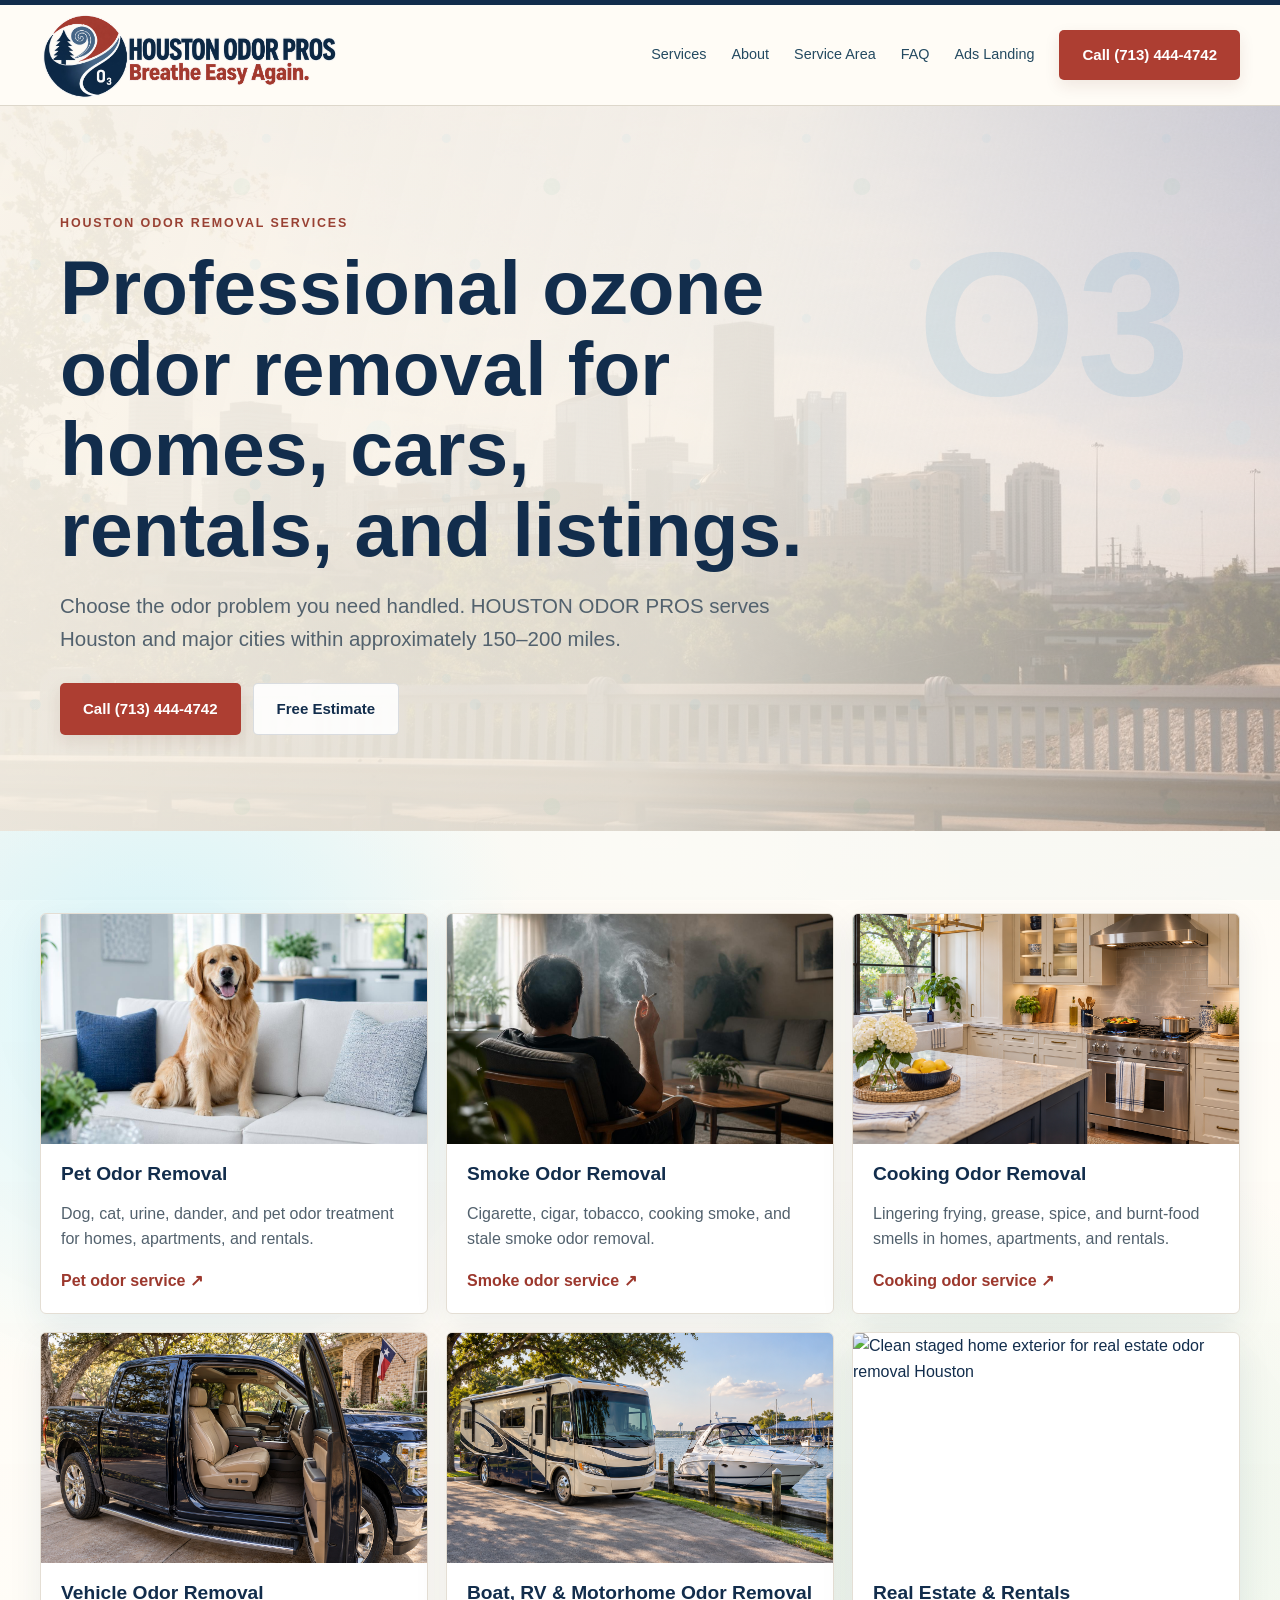
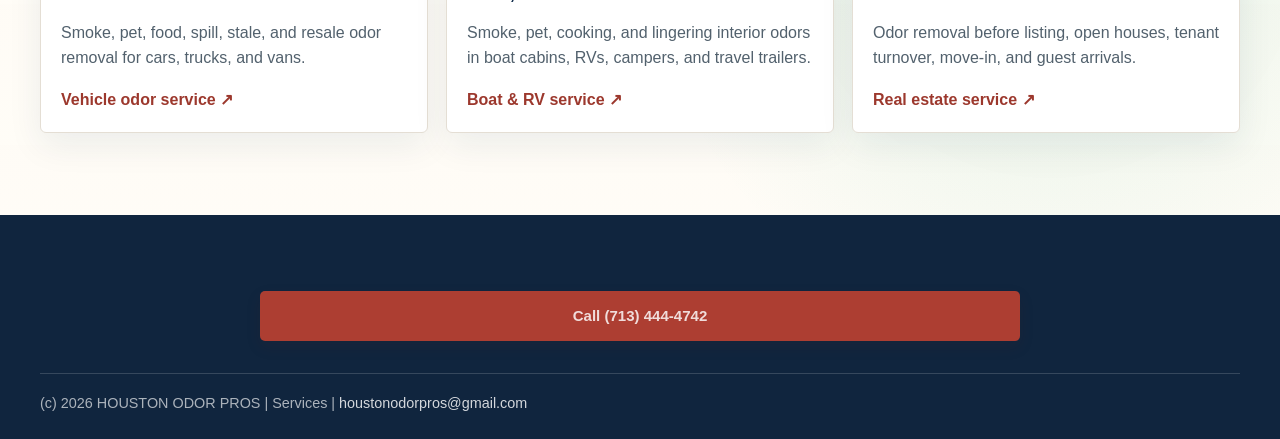
==== services/index.html @ 95701da8 "Add Houston Odor Pros website" ====
<!doctype html>
<html lang="en">
<head>
  <meta charset="utf-8">
  <meta name="viewport" content="width=device-width, initial-scale=1">
  <title>Odor Removal Services Houston | HOUSTON ODOR PROS</title>
  <meta name="description" content="Explore HOUSTON ODOR PROS odor removal services in Houston, including pet, smoke, vehicle, real estate, and rental odor removal.">
  <link rel="canonical" href="https://www.houstonodorpros.com/services">
  <meta property="og:title" content="Odor Removal Services Houston | HOUSTON ODOR PROS">
  <meta property="og:description" content="Explore HOUSTON ODOR PROS odor removal services in Houston, including pet, smoke, vehicle, real estate, and rental odor removal.">
  <meta property="og:type" content="website">
  <meta property="og:site_name" content="HOUSTON ODOR PROS">
  
  
  
  
  <meta name="twitter:card" content="summary_large_image">
  
  
  
  
  <link rel="stylesheet" href="/styles.css">
<link rel="icon" href="/assets/houston-globe-texas.png" type="image/png"><link rel="apple-touch-icon" href="/assets/houston-globe-texas.png">
<link rel="stylesheet" href="/texas.css">
</head>
<body>
  <header class="site-header">
    <div class="container nav">
      <a class="brand houston-brand" href="/" aria-label="Houston Odor Pros home"><img class="full-logo" src="/assets/houston-wordmark-texas.png" alt="Houston Odor Pros — Breathe Easy Again" width="300" height="100"></a>
      <button class="menu-toggle" type="button" aria-label="Open menu" aria-expanded="false"><span></span><span></span><span></span></button>
      <nav class="nav-links" aria-label="Main navigation">
        <a href="/services">Services</a>
        <a href="/about">About</a>
        <a href="/service-area">Service Area</a><a href="/faq">FAQ</a>
        <a href="/odor-removal-houston">Ads Landing</a>
        <a class="btn btn-primary" href="tel:+17134444742">Call (713) 444-4742</a>
      </nav>
    </div>
  </header>
  <main>
    <section class="page-hero">
      <div class="container">
        <p class="eyebrow">Houston odor removal services</p>
        <h1>Professional ozone odor removal for homes, cars, rentals, and listings.</h1>
        <p class="lead">Choose the odor problem you need handled. HOUSTON ODOR PROS serves Houston and major cities within approximately 150–200 miles.</p>
        <div class="action-row"><a class="btn btn-primary" href="tel:+17134444742">Call (713) 444-4742</a><a class="btn btn-ghost" href="/#estimate">Free Estimate</a></div>
      </div>
    </section>
    <section class="home-ozone-bg">
      <div class="container">
        <div class="services-grid">
          <article class="service-card"><img src="/assets/pet-odor-dog-couch-optimized.jpg" alt="Dog sitting on a clean couch inside a bright home for pet odor removal in Houston"><div><h3>Pet Odor Removal</h3><p>Dog, cat, urine, dander, and pet odor treatment for homes, apartments, and rentals.</p><a href="/pet-odor-removal-houston">Pet odor service</a></div></article>
          <article class="service-card"><img src="/assets/smoke-odor-person-smoking-chair-optimized.jpg" alt="Person smoking in a chair inside a home with visible smoke for smoke odor removal Houston"><div><h3>Smoke Odor Removal</h3><p>Cigarette, cigar, tobacco, cooking smoke, and stale smoke odor removal.</p><a href="/smoke-odor-removal-houston">Smoke odor service</a></div></article>
          <article class="service-card"><img src="/assets/cooking-kitchen-stove.png" alt="Home kitchen with food cooking in a skillet and saucepan on the stove, with steam rising" loading="lazy"><div><h3>Cooking Odor Removal</h3><p>Lingering frying, grease, spice, and burnt-food smells in homes, apartments, and rentals.</p><a href="/cooking-odor-removal-houston">Cooking odor service</a></div></article>
          
          <article class="service-card"><img src="/assets/vehicle-odor-texas-pickup.png" alt="Texas pickup truck with an open door showing a clean tan interior at a Houston home"><div><h3>Vehicle Odor Removal</h3><p>Smoke, pet, food, spill, stale, and resale odor removal for cars, trucks, and vans.</p><a href="/vehicle-odor-removal-houston">Vehicle odor service</a></div></article>
          <article class="service-card"><img src="/assets/boat-rv-marina.png" alt="Motorhome beside a marina with a cabin cruiser boat, illustrating boat and RV odor removal in Houston" loading="lazy"><div><h3>Boat, RV &amp; Motorhome Odor Removal</h3><p>Smoke, pet, cooking, and lingering interior odors in boat cabins, RVs, campers, and travel trailers.</p><a href="/boat-rv-odor-removal-houston">Boat &amp; RV service</a></div></article>
          <article class="service-card"><img src="https://images.unsplash.com/photo-1564013799919-ab600027ffc6?auto=format&fit=crop&w=900&q=70" alt="Clean staged home exterior for real estate odor removal Houston"><div><h3>Real Estate & Rentals</h3><p>Odor removal before listing, open houses, tenant turnover, move-in, and guest arrivals.</p><a href="/real-estate-odor-removal-houston">Real estate service</a></div></article>
        </div>
      </div>
    </section>
  </main>
  <footer class="site-footer"><div class="container footer-call"><a class="btn btn-primary footer-call-button" href="tel:+17134444742">Call (713) 444-4742</a></div><div class="container footer-bottom">(c) 2026 HOUSTON ODOR PROS | Services | <a href="mailto:houstonodorpros@gmail.com">houstonodorpros@gmail.com</a></div></footer>
  <script src="/site-config.js"></script><script src="/script.js?v=houston-20261109-boatrv"></script>
</body>
</html>
---- styles.css ----
:root {
  --ink: #082f49;
  --muted: #49667a;
  --blue: #0787c8;
  --sky: #aeeeff;
  --green: #16a36a;
  --mint: #e9fff5;
  --wash: #f2fbff;
  --line: rgba(8, 47, 73, .14);
  --shadow: 0 18px 50px rgba(6, 62, 94, .14);
  --radius: 8px;
}

* { box-sizing: border-box; }
html { scroll-behavior: smooth; }
body {
  margin: 0;
  font-family: "Manrope", "Segoe UI", sans-serif;
  color: var(--ink);
  background: #fff;
  line-height: 1.6;
  text-rendering: optimizeLegibility;
}
a { color: inherit; text-decoration: none; }
img { max-width: 100%; display: block; }
.container { width: min(1160px, calc(100% - 36px)); margin: 0 auto; }
.eyebrow { color: var(--green); font-weight: 800; text-transform: uppercase; letter-spacing: .08em; font-size: .78rem; }
.skip-link { position: absolute; left: -999px; top: 12px; background: #fff; padding: 10px; z-index: 10; }
.skip-link:focus { left: 12px; }

.site-header {
  position: sticky;
  top: 0;
  z-index: 20;
  background: rgba(255, 255, 255, .92);
  backdrop-filter: blur(16px);
  border-bottom: 1px solid var(--line);
}
.nav { min-height: 78px; display: flex; align-items: center; justify-content: space-between; gap: 22px; }
.brand { display: flex; align-items: center; gap: 12px; font-weight: 900; font-size: 1.02rem; }
.logo-mark {
  width: 54px;
  height: 54px;
  border-radius: 16px;
  background: linear-gradient(135deg, #eafff3, #dff7ff);
  box-shadow: inset 0 0 0 1px rgba(8,47,73,.1);
  display: grid;
  place-items: center;
  position: relative;
  overflow: hidden;
  flex: 0 0 auto;
  animation: logo-float 5.2s ease-in-out infinite;
}
.logo-mark::after {
  content: "";
  position: absolute;
  inset: -40%;
  background: linear-gradient(120deg, transparent 38%, rgba(255,255,255,.78), transparent 62%);
  transform: translateX(-80%) rotate(16deg);
  animation: logo-shine 5.8s ease-in-out infinite;
}
.logo-mark::before {
  content: "";
  position: absolute;
  inset: 6px;
  border-radius: inherit;
  background: radial-gradient(circle at 50% 45%, rgba(174,238,255,.52), transparent 65%);
  opacity: .72;
  animation: logo-glow 3.4s ease-in-out infinite;
}
.logo-mark svg { width: 36px; height: 36px; }
.logo-mark img {
  width: 100%;
  height: 100%;
  object-fit: cover;
  border-radius: inherit;
  position: relative;
  z-index: 1;
  transition: transform .28s ease, filter .28s ease;
}
.brand:hover .logo-mark img {
  transform: scale(1.06) rotate(2deg);
  filter: saturate(1.12) brightness(1.04);
}
.nav-links { display: flex; align-items: center; gap: 18px; font-size: .94rem; color: #244a61; }
.nav-links a:hover { color: var(--blue); }
.menu-toggle {
  display: none;
  width: 48px;
  height: 48px;
  border: 1px solid var(--line);
  border-radius: var(--radius);
  background: #fff;
  align-items: center;
  justify-content: center;
  flex-direction: column;
  gap: 5px;
  cursor: pointer;
}
.menu-toggle span {
  width: 22px;
  height: 2px;
  border-radius: 999px;
  background: var(--ink);
  transition: transform .22s ease, opacity .22s ease;
}
.menu-toggle[aria-expanded="true"] span:nth-child(1) { transform: translateY(7px) rotate(45deg); }
.menu-toggle[aria-expanded="true"] span:nth-child(2) { opacity: 0; }
.menu-toggle[aria-expanded="true"] span:nth-child(3) { transform: translateY(-7px) rotate(-45deg); }
.btn {
  display: inline-flex;
  align-items: center;
  justify-content: center;
  gap: 8px;
  border: 0;
  border-radius: var(--radius);
  padding: 13px 18px;
  min-height: 48px;
  font-weight: 850;
  cursor: pointer;
  position: relative;
  overflow: hidden;
  transition: transform .2s ease, box-shadow .2s ease, background .2s ease;
}
.btn::after {
  content: "";
  position: absolute;
  inset: 0;
  background: linear-gradient(120deg, transparent, rgba(255,255,255,.34), transparent);
  transform: translateX(-120%);
  transition: transform .55s ease;
}
.btn:hover::after { transform: translateX(120%); }
.btn:hover { transform: translateY(-1px); box-shadow: 0 14px 30px rgba(7, 135, 200, .18); }
.btn-primary { color: #fff; background: linear-gradient(135deg, var(--green), var(--blue)); }
.btn-ghost { color: var(--ink); background: rgba(255,255,255,.88); border: 1px solid var(--line); }
.btn-outline { color: var(--blue); background: #fff; border: 1px solid rgba(7,135,200,.35); }

.hero, .page-hero, .landing-hero {
  position: relative;
  isolation: isolate;
  overflow: hidden;
  background:
    linear-gradient(105deg, rgba(240,253,255,.94) 0%, rgba(235,255,245,.86) 48%, rgba(255,255,255,.52) 100%),
    var(--hero-image, url("https://images.unsplash.com/photo-1600585154340-be6161a56a0c?auto=format&fit=crop&w=1800&q=72")) center/cover;
}
.hero::after, .page-hero::after, .landing-hero::after {
  content: "";
  position: absolute;
  inset: 0;
  z-index: -1;
  pointer-events: none;
  background:
    radial-gradient(circle at 16% 72%, rgba(25,174,230,.18) 0 5px, transparent 6px),
    radial-gradient(circle at 78% 26%, rgba(22,163,106,.16) 0 8px, transparent 9px),
    radial-gradient(circle at 88% 76%, rgba(174,238,255,.32) 0 12px, transparent 13px),
    radial-gradient(circle at 48% 18%, rgba(25,174,230,.15) 0 4px, transparent 5px);
  background-size: 220px 220px, 310px 310px, 430px 430px, 180px 180px;
  animation: ozone-drift 18s linear infinite;
}
.hero::before, .page-hero::before, .process-band::before, .cta-band::before, .landing-hero::before {
  content: "O3";
  position: absolute;
  right: clamp(20px, 7vw, 120px);
  top: 16%;
  font-size: clamp(70px, 16vw, 210px);
  font-weight: 900;
  line-height: 1;
  color: rgba(7, 135, 200, .09);
  z-index: -1;
}
.hero-inner { display: grid; grid-template-columns: 1.05fr .95fr; gap: 46px; align-items: center; min-height: 680px; padding: 70px 0; }
.hero h1, .page-hero h1, .landing-hero h1 {
  animation: rise-in .85s cubic-bezier(.2,.8,.2,1) both;
}
.hero .lead, .page-hero .lead, .landing-hero .lead {
  animation: rise-in .85s cubic-bezier(.2,.8,.2,1) .12s both;
}
.hero-actions, .trust-points {
  animation: rise-in .85s cubic-bezier(.2,.8,.2,1) .22s both;
}
h1, h2, h3 { line-height: 1.05; margin: 0 0 16px; }
h1 { font-size: clamp(2.45rem, 6vw, 5rem); max-width: 760px; letter-spacing: 0; }
h2 { font-size: clamp(2rem, 4vw, 3.2rem); }
h3 { font-size: 1.28rem; }
.lead { font-size: clamp(1.05rem, 2vw, 1.28rem); color: var(--muted); max-width: 720px; }
.hero-actions, .action-row { display: flex; flex-wrap: wrap; gap: 12px; margin-top: 28px; }
.hero-panel {
  background: rgba(255, 255, 255, .82);
  border: 1px solid rgba(8, 47, 73, .12);
  box-shadow: var(--shadow);
  border-radius: var(--radius);
  padding: 24px;
  animation: float-in .95s cubic-bezier(.2,.8,.2,1) .18s both, panel-breathe 6s ease-in-out 1.4s infinite;
}
.metric-grid { display: grid; grid-template-columns: repeat(2, 1fr); gap: 12px; margin-top: 20px; }
.metric { background: var(--wash); border: 1px solid var(--line); border-radius: var(--radius); padding: 16px; }
.metric strong { display: block; font-size: 1.9rem; color: var(--blue); line-height: 1; }
.metric span { color: var(--muted); font-size: .92rem; }

section { padding: 82px 0; }
.home-ozone-bg {
  position: relative;
  isolation: isolate;
  overflow: hidden;
  background:
    linear-gradient(115deg, rgba(255,255,255,.94), rgba(242,251,255,.88) 46%, rgba(233,255,245,.84)),
    url("assets/ozone-molecules-background-optimized.jpg") center center/cover fixed;
}
.home-ozone-bg::before {
  content: "";
  position: absolute;
  inset: 0;
  z-index: -1;
  pointer-events: none;
  background:
    radial-gradient(circle at 12% 18%, rgba(174,238,255,.5), transparent 28%),
    radial-gradient(circle at 82% 72%, rgba(22,163,106,.12), transparent 32%);
  animation: ozone-bg-breathe 9s ease-in-out infinite;
}
.home-ozone-bg > section:not(.process-band):not(.cta-band) {
  background: transparent;
}
.home-ozone-bg .container {
  position: relative;
  z-index: 1;
}
.section-head { display: flex; align-items: end; justify-content: space-between; gap: 28px; margin-bottom: 34px; }
.section-head p { max-width: 610px; color: var(--muted); margin: 0; }
.services-grid { display: grid; grid-template-columns: repeat(3, 1fr); gap: 18px; }
.service-card {
  border: 1px solid var(--line);
  border-radius: var(--radius);
  overflow: hidden;
  background: #fff;
  box-shadow: 0 12px 34px rgba(8,47,73,.08);
  transform: translateZ(0);
  transition: transform .28s ease, box-shadow .28s ease, border-color .28s ease;
}
.service-card:hover {
  transform: translateY(-8px);
  border-color: rgba(7,135,200,.32);
  box-shadow: 0 22px 50px rgba(8,47,73,.14);
}
.service-card img { height: 205px; width: 100%; object-fit: cover; }
.service-card:hover img { transform: scale(1.045); }
.service-card img {
  transition: transform .55s ease, filter .55s ease;
}
.service-card:hover img { filter: saturate(1.08) brightness(1.04); }
.service-card div { padding: 20px; }
.service-card p { color: var(--muted); margin: 0 0 16px; }
.service-card a { color: var(--blue); font-weight: 850; }

.process-band, .cta-band {
  position: relative;
  isolation: isolate;
  background:
    linear-gradient(120deg, rgba(8,47,73,.88), rgba(7,135,200,.72)),
    url("https://images.unsplash.com/photo-1600566753190-17f0baa2a6c3?auto=format&fit=crop&w=1800&q=72") center/cover;
  color: #fff;
}
.process-band {
  background-attachment: fixed;
}
.process-band .eyebrow, .cta-band .eyebrow { color: var(--sky); }
.process-band p, .cta-band p { color: rgba(255,255,255,.82); }
.steps { display: grid; grid-template-columns: repeat(5, minmax(0, 1fr)); gap: 14px; margin-top: 30px; }
.step { border: 1px solid rgba(255,255,255,.2); border-radius: var(--radius); padding: 20px; background: rgba(255,255,255,.1); }
.step {
  transition: transform .28s ease, background .28s ease, border-color .28s ease;
}
.step:hover {
  transform: translateY(-6px);
  background: rgba(255,255,255,.16);
  border-color: rgba(255,255,255,.36);
}
.step strong { display: inline-grid; place-items: center; width: 38px; height: 38px; border-radius: 50%; background: #fff; color: var(--blue); margin-bottom: 16px; }
.step strong {
  animation: oxygen-pulse 3.2s ease-in-out infinite;
}

.split { display: grid; grid-template-columns: 1fr 1fr; gap: 40px; align-items: center; }
.photo-frame { border-radius: var(--radius); overflow: hidden; box-shadow: var(--shadow); }
.photo-frame img { aspect-ratio: 4/3; object-fit: cover; width: 100%; }
.photo-frame img { transition: transform 1.1s ease; }
.photo-frame:hover img { transform: scale(1.04); }
.area-list { columns: 2; padding-left: 18px; color: var(--muted); }
.reviews { display: grid; grid-template-columns: repeat(3, 1fr); gap: 18px; }
.review { background: var(--wash); border: 1px solid var(--line); border-radius: var(--radius); padding: 22px; }
.review {
  transition: transform .28s ease, box-shadow .28s ease, background .28s ease;
}
.review:hover {
  transform: translateY(-5px);
  background: #fff;
  box-shadow: 0 18px 42px rgba(8,47,73,.1);
}
.process-band .review {
  background: rgba(255, 255, 255, .94);
  border-color: rgba(255, 255, 255, .42);
  color: var(--ink);
}
.process-band .review p {
  color: var(--muted);
}
.process-band .review strong {
  color: var(--ink);
}
.stars { color: #f6b817; font-size: 18px; letter-spacing: 1px; }

.form-wrap { background: linear-gradient(135deg, #effcff, #f3fff8); border: 1px solid var(--line); border-radius: var(--radius); padding: 26px; box-shadow: var(--shadow); }
.form-wrap {
  position: relative;
  overflow: hidden;
}
.form-wrap::before {
  content: "";
  position: absolute;
  width: 190px;
  height: 190px;
  right: -82px;
  top: -86px;
  border-radius: 50%;
  background: radial-gradient(circle, rgba(174,238,255,.64), transparent 66%);
  animation: soft-orbit 7s ease-in-out infinite;
}
.estimate-form { display: grid; grid-template-columns: repeat(2, 1fr); gap: 14px; }
.estimate-form label { font-weight: 800; font-size: .9rem; }
.estimate-form input, .estimate-form select, .estimate-form textarea {
  width: 100%;
  margin-top: 6px;
  border: 1px solid rgba(8,47,73,.18);
  border-radius: var(--radius);
  padding: 12px 13px;
  font: inherit;
  min-height: 46px;
  transition: border-color .2s ease, box-shadow .2s ease, background .2s ease;
}
.estimate-form input:focus, .estimate-form select:focus, .estimate-form textarea:focus {
  outline: 0;
  border-color: rgba(7,135,200,.65);
  box-shadow: 0 0 0 4px rgba(174,238,255,.45);
  background: #fff;
}
.estimate-form textarea, .estimate-form .wide { grid-column: 1 / -1; }
.estimate-form textarea { min-height: 118px; }
.form-status {
  grid-column: 1 / -1;
  margin: 0;
  padding: 11px 12px;
  border-radius: var(--radius);
  background: #f2fbff;
  color: var(--ink);
  font-size: .92rem;
  font-weight: 750;
}
.form-status[data-type="success"] {
  background: #e9fff5;
  color: #0f6b45;
}
.form-status[data-type="error"] {
  background: #fff1f1;
  color: #9b1c1c;
}
.estimate-form button:disabled,
.chat-estimate-form button:disabled {
  cursor: wait;
  opacity: .72;
}

.page-hero { padding: 96px 0; }
.page-hero .container { max-width: 900px; margin-left: max(18px, calc((100vw - 1160px)/2)); }
.thank-you-hero {
  position: relative;
  isolation: isolate;
  min-height: 68vh;
  display: flex;
  align-items: center;
  padding: 88px 0;
  overflow: hidden;
  background:
    linear-gradient(105deg, rgba(240,253,255,.96) 0%, rgba(235,255,245,.9) 48%, rgba(255,255,255,.62) 100%),
    var(--hero-image) center/cover;
}
.thank-you-hero::after {
  content: "";
  position: absolute;
  inset: auto -8% -24% 30%;
  height: 280px;
  background: radial-gradient(circle, rgba(174,238,255,.62), transparent 64%);
  z-index: -1;
}
.thank-you-grid {
  display: grid;
  grid-template-columns: minmax(0, 1.1fr) 380px;
  gap: 34px;
  align-items: center;
}
.thank-you-copy {
  max-width: 760px;
}
.thank-you-panel {
  background: rgba(255,255,255,.9);
  border: 1px solid rgba(8,47,73,.12);
  border-radius: 14px;
  padding: 26px;
  box-shadow: 0 22px 54px rgba(6,62,94,.16);
  backdrop-filter: blur(10px);
}
.confirm-mark {
  width: 72px;
  height: 72px;
  border-radius: 50%;
  display: grid;
  place-items: center;
  margin-bottom: 18px;
  color: #fff;
  font-size: 1.45rem;
  font-weight: 950;
  background: linear-gradient(135deg, var(--green), var(--blue));
  box-shadow: 0 16px 36px rgba(7,135,200,.24);
}
.next-steps {
  margin: 16px 0 18px;
  padding-left: 20px;
  color: var(--muted);
}
.next-steps li {
  margin: 10px 0;
  padding-left: 4px;
}
.thank-you-panel a {
  color: var(--blue);
  font-weight: 900;
}
.content-grid { display: grid; grid-template-columns: 1fr 340px; gap: 34px; align-items: start; }
.content-card { border: 1px solid var(--line); border-radius: var(--radius); padding: 26px; background: #fff; box-shadow: 0 12px 34px rgba(8,47,73,.06); }
.bullets { padding-left: 20px; color: var(--muted); }
.side-box { position: sticky; top: 104px; background: var(--wash); border: 1px solid var(--line); border-radius: var(--radius); padding: 22px; }

.faq-list { display: grid; gap: 12px; }
details { border: 1px solid var(--line); border-radius: var(--radius); padding: 18px 20px; background: #fff; }
details {
  transition: box-shadow .25s ease, transform .25s ease, border-color .25s ease;
}
details[open] {
  border-color: rgba(7,135,200,.28);
  box-shadow: 0 14px 34px rgba(8,47,73,.08);
}
details:hover { transform: translateY(-2px); }
summary { cursor: pointer; font-weight: 900; }
details p { color: var(--muted); margin-bottom: 0; }

.landing-header { padding: 16px 0; background: #fff; border-bottom: 1px solid var(--line); }
.landing-top { display: flex; justify-content: space-between; align-items: center; gap: 18px; }
.landing-hero .hero-inner { grid-template-columns: .9fr 1.1fr; min-height: 690px; }
.trust-points { display: grid; grid-template-columns: repeat(2, 1fr); gap: 10px; margin-top: 24px; }
.trust-points span { background: rgba(255,255,255,.82); border: 1px solid var(--line); border-radius: var(--radius); padding: 12px; font-weight: 800; }

.site-footer { background: #06334a; color: #fff; padding: 48px 0 24px; }
.footer-grid { display: grid; grid-template-columns: 1.2fr .8fr .8fr; gap: 28px; }
.site-footer a, .site-footer p { color: rgba(255,255,255,.82); }
.footer-call {
  margin-top: 28px;
}
.footer-call-button {
  width: min(100%, 760px);
  min-height: 64px;
  margin: 0 auto;
  padding: 16px 24px;
  font-size: clamp(1.05rem, 2vw, 1.25rem);
  letter-spacing: 0;
  border-radius: 14px;
  display: flex;
  align-items: center;
  justify-content: center;
  flex-wrap: wrap;
  gap: 8px 16px;
  box-shadow: 0 18px 42px rgba(19,166,111,.22);
}
.footer-call-button span {
  font-size: .9em;
  opacity: .9;
  text-transform: uppercase;
}
.footer-call-button strong {
  font-size: 1.12em;
  letter-spacing: .01em;
}
.footer-bottom { margin-top: 32px; padding-top: 18px; border-top: 1px solid rgba(255,255,255,.16); color: rgba(255,255,255,.65); font-size: .9rem; }

.chat-button {
  position: fixed;
  right: 18px;
  bottom: 18px;
  z-index: 30;
  width: 58px;
  height: 58px;
  border-radius: 50%;
  border: 0;
  background: linear-gradient(135deg, var(--green), var(--blue));
  color: #fff;
  box-shadow: 0 16px 40px rgba(7,135,200,.34);
  font-size: 24px;
  cursor: pointer;
  font-weight: 900;
  isolation: isolate;
  animation: chat-wiggle 5s ease-in-out infinite, chat-pulse 2.8s ease-in-out infinite;
}
.chat-button::before,
.chat-button::after {
  content: "";
  position: absolute;
  inset: -8px;
  z-index: -1;
  border-radius: 50%;
  border: 2px solid rgba(22, 163, 106, .34);
  animation: chat-ring 2.2s ease-out infinite;
}
.chat-button::after {
  inset: -15px;
  border-color: rgba(25, 174, 230, .24);
  animation-delay: .45s;
}
.chat-button .chat-badge {
  position: absolute;
  top: -3px;
  right: -2px;
  width: 16px;
  height: 16px;
  border-radius: 50%;
  background: #13a66f;
  border: 3px solid #fff;
  box-shadow: 0 0 0 0 rgba(19, 166, 111, .5);
  animation: badge-pop 1.8s ease-in-out infinite;
}
.chat-box {
  position: fixed;
  right: 18px;
  bottom: 88px;
  z-index: 30;
  width: min(360px, calc(100vw - 36px));
  max-height: min(680px, calc(100dvh - 118px));
  background: #fff;
  border: 1px solid var(--line);
  border-radius: var(--radius);
  box-shadow: var(--shadow);
  overflow: hidden;
  display: none;
  flex-direction: column;
}
.chat-box.open { display: flex; }
.chat-box.open { animation: chat-pop .28s cubic-bezier(.2,.8,.2,1) both; }
.chat-head { background: #06334a; color: #fff; padding: 12px 14px; display: flex; justify-content: space-between; align-items: center; gap: 10px; flex: 0 0 auto; }
.chat-brand {
  display: inline-flex;
  align-items: center;
  gap: 10px;
}
.chat-brand img {
  width: 34px;
  height: 34px;
  border-radius: 10px;
  object-fit: cover;
  box-shadow: 0 0 0 1px rgba(255,255,255,.28), 0 8px 18px rgba(0,0,0,.18);
}
.chat-status {
  margin-left: auto;
  font-size: .82rem;
  color: rgba(255,255,255,.78);
}
.chat-close {
  width: 32px;
  height: 32px;
  border: 1px solid rgba(255,255,255,.24);
  border-radius: 50%;
  background: rgba(255,255,255,.08);
  color: #fff;
  font-size: 22px;
  line-height: 1;
  cursor: pointer;
}
.chat-body { padding: 14px; max-height: 320px; overflow-y: auto; display: grid; gap: 10px; flex: 1 1 auto; }
.message { border-radius: 14px; padding: 10px 12px; max-width: 92%; font-size: .92rem; }
.message { animation: message-in .24s ease both; }
.bot { background: var(--wash); }
.user { background: #def7e9; justify-self: end; }
.chat-actions {
  padding: 0 12px 12px;
}
.chat-estimate-toggle {
  width: 100%;
  border: 0;
  border-radius: var(--radius);
  background: linear-gradient(135deg, var(--green), var(--blue));
  color: #fff;
  font-weight: 900;
  min-height: 42px;
  cursor: pointer;
  box-shadow: 0 10px 24px rgba(7,135,200,.2);
}
.chat-estimate-form {
  display: none;
  grid-template-columns: 1fr 1fr;
  gap: 9px;
  padding: 12px;
  border-top: 1px solid var(--line);
  background: linear-gradient(135deg, #f4fdff, #f2fff8);
}
.chat-estimate-form.open {
  display: grid;
  animation: chat-pop .24s cubic-bezier(.2,.8,.2,1) both;
  overflow-y: auto;
}
.chat-estimate-form label {
  font-size: .76rem;
  font-weight: 850;
  color: var(--ink);
}
.chat-estimate-form input,
.chat-estimate-form select,
.chat-estimate-form textarea {
  width: 100%;
  margin-top: 4px;
  border: 1px solid rgba(8,47,73,.18);
  border-radius: var(--radius);
  padding: 8px 9px;
  font: inherit;
  font-size: .86rem;
  background: #fff;
}
.chat-estimate-form label:nth-last-of-type(1),
.chat-estimate-form textarea,
.chat-estimate-form button {
  grid-column: 1 / -1;
}
.chat-estimate-form textarea {
  min-height: 70px;
  resize: vertical;
}
.chat-estimate-form button {
  border: 0;
  border-radius: var(--radius);
  background: #06334a;
  color: #fff;
  font-weight: 900;
  min-height: 40px;
  cursor: pointer;
}
.chat-input { display: flex; gap: 8px; padding: 12px; border-top: 1px solid var(--line); }
.chat-input input { flex: 1; min-width: 0; border: 1px solid var(--line); border-radius: var(--radius); padding: 10px; }
.chat-input button { border: 0; border-radius: var(--radius); background: var(--blue); color: #fff; font-weight: 850; padding: 0 13px; }

@media (max-width: 900px) {
  .nav { display: grid; grid-template-columns: 1fr auto; align-items: center; padding: 12px 0; }
  .menu-toggle { display: inline-flex; }
  .nav-links {
    display: none;
    grid-column: 1 / -1;
    width: 100%;
    flex-direction: column;
    align-items: stretch;
    gap: 8px;
    padding: 12px 0 4px;
  }
  .nav-links.open { display: flex; }
  .nav-links a:not(.btn) {
    display: block;
    padding: 12px 14px;
    border: 1px solid var(--line);
    border-radius: var(--radius);
    background: rgba(255,255,255,.86);
  }
  .nav-links .btn {
    width: 100%;
    min-height: 58px;
    font-size: 1.08rem;
  }
  .hero-inner, .landing-hero .hero-inner, .split, .content-grid { grid-template-columns: 1fr; }
  .thank-you-grid { grid-template-columns: 1fr; }
  .hero-inner { min-height: auto; }
  .services-grid, .reviews, .steps { grid-template-columns: repeat(2, 1fr); }
  .side-box { position: static; }
}
@media (max-width: 620px) {
  .container { width: min(100% - 24px, 1160px); }
  section { padding: 58px 0; }
  .services-grid, .reviews, .steps, .metric-grid, .estimate-form, .trust-points { grid-template-columns: 1fr; }
  .section-head { display: block; }
  .area-list { columns: 1; }
  .hero-panel { padding: 18px; }
  .landing-header .brand > span:not(.logo-mark) {
    display: none;
  }
  .landing-header .landing-top {
    gap: 12px;
  }
  .landing-header .brand {
    flex: 0 0 auto;
  }
  .landing-header .logo-mark {
    width: 58px;
    height: 58px;
  }
  .landing-header .btn {
    flex: 1 1 auto;
    min-width: 0;
    padding-inline: 12px;
  }
  .thank-you-hero {
    min-height: auto;
    padding: 62px 0;
  }
  .thank-you-panel {
    padding: 20px;
  }
  .btn { width: 100%; }
  .site-footer {
    padding: 34px 0 22px;
  }
  .footer-grid {
    grid-template-columns: 1fr;
    gap: 24px;
  }
  .site-footer .brand {
    align-items: center;
  }
  .site-footer p {
    margin: 10px 0 0;
    max-width: 34ch;
  }
  .site-footer h3 {
    margin-bottom: 10px;
  }
  .site-footer a {
    display: inline-block;
    padding: 3px 0;
  }
  .footer-call {
    margin-top: 24px;
  }
  .site-footer .footer-call-button {
    display: flex;
    align-items: center;
    justify-content: center;
    width: 100%;
    min-height: 56px;
    padding: 12px 16px;
    font-size: 1rem;
    line-height: 1.15;
    text-align: center;
    border-radius: 14px;
    color: #fff;
    background: linear-gradient(135deg, #12b886 0%, #0ea5d9 100%);
    box-shadow: 0 14px 30px rgba(5, 150, 190, .25);
  }
  .site-footer .footer-call-button span,
  .site-footer .footer-call-button strong {
    display: block;
    padding: 0;
    color: #fff;
  }
  .site-footer .footer-call-button span {
    width: 100%;
    font-size: .72rem;
    letter-spacing: .08em;
    line-height: 1;
  }
  .site-footer .footer-call-button strong {
    width: 100%;
    font-size: 1.2rem;
    line-height: 1.15;
  }
  .footer-bottom {
    margin-top: 24px;
    padding-right: 74px;
    font-size: .86rem;
    line-height: 1.55;
  }
  .chat-button {
    right: 14px;
    bottom: 14px;
    width: 56px;
    height: 56px;
  }
  .chat-box {
    left: 12px;
    right: 12px;
    bottom: 82px;
    width: auto;
    max-height: calc(100dvh - 106px);
    border-radius: 10px;
  }
  .chat-head {
    padding: 10px 12px;
  }
  .chat-brand strong {
    font-size: .92rem;
  }
  .chat-brand img {
    width: 30px;
    height: 30px;
  }
  .chat-status {
    display: none;
  }
  .chat-body {
    padding: 12px;
    max-height: none;
  }
  .message {
    max-width: 100%;
    font-size: .88rem;
  }
  .chat-estimate-form {
    grid-template-columns: 1fr;
    max-height: 44dvh;
    padding: 10px 12px;
  }
  .chat-estimate-form input,
  .chat-estimate-form select,
  .chat-estimate-form textarea {
    min-height: 40px;
    font-size: .84rem;
  }
  .chat-estimate-form textarea {
    min-height: 58px;
  }
  .chat-input {
    padding: 10px;
    flex: 0 0 auto;
  }
  .chat-input button {
    min-width: 64px;
  }
}

.reveal {
  opacity: 0;
  transform: translateY(24px);
  transition: opacity .72s ease, transform .72s cubic-bezier(.2,.8,.2,1);
}
.reveal.in-view {
  opacity: 1;
  transform: translateY(0);
}
.reveal-delay-1 { transition-delay: .08s; }
.reveal-delay-2 { transition-delay: .16s; }
.reveal-delay-3 { transition-delay: .24s; }

@keyframes rise-in {
  from { opacity: 0; transform: translateY(24px); }
  to { opacity: 1; transform: translateY(0); }
}
@keyframes float-in {
  from { opacity: 0; transform: translateY(28px) scale(.98); }
  to { opacity: 1; transform: translateY(0) scale(1); }
}
@keyframes panel-breathe {
  0%, 100% { transform: translateY(0); }
  50% { transform: translateY(-8px); }
}
@keyframes ozone-drift {
  from { background-position: 0 0, 0 0, 0 0, 0 0; }
  to { background-position: 220px -220px, -310px 310px, 430px -430px, -180px -180px; }
}
@keyframes ozone-bg-breathe {
  0%, 100% { opacity: .68; transform: scale(1); }
  50% { opacity: .95; transform: scale(1.025); }
}
@keyframes oxygen-pulse {
  0%, 100% { box-shadow: 0 0 0 0 rgba(174,238,255,.0); }
  50% { box-shadow: 0 0 0 9px rgba(174,238,255,.22); }
}
@keyframes soft-orbit {
  0%, 100% { transform: translate(0, 0) scale(1); }
  50% { transform: translate(-22px, 18px) scale(1.08); }
}
@keyframes chat-pulse {
  0%, 100% { box-shadow: 0 16px 40px rgba(7,135,200,.34), 0 0 0 0 rgba(22,163,106,.28); }
  50% { box-shadow: 0 16px 40px rgba(7,135,200,.34), 0 0 0 10px rgba(22,163,106,0); }
}
@keyframes chat-ring {
  0% { opacity: .85; transform: scale(.78); }
  100% { opacity: 0; transform: scale(1.35); }
}
@keyframes chat-wiggle {
  0%, 74%, 100% { transform: rotate(0deg) scale(1); }
  78% { transform: rotate(-7deg) scale(1.04); }
  82% { transform: rotate(7deg) scale(1.04); }
  86% { transform: rotate(-5deg) scale(1.03); }
  90% { transform: rotate(4deg) scale(1.02); }
}
@keyframes badge-pop {
  0%, 100% { transform: scale(1); box-shadow: 0 0 0 0 rgba(19, 166, 111, .46); }
  50% { transform: scale(1.18); box-shadow: 0 0 0 8px rgba(19, 166, 111, 0); }
}
@keyframes chat-pop {
  from { opacity: 0; transform: translateY(12px) scale(.98); }
  to { opacity: 1; transform: translateY(0) scale(1); }
}
@keyframes logo-shine {
  0%, 62% { transform: translateX(-90%) rotate(16deg); }
  78%, 100% { transform: translateX(90%) rotate(16deg); }
}
@keyframes logo-float {
  0%, 100% { transform: translateY(0) rotate(0deg); }
  50% { transform: translateY(-3px) rotate(-1.5deg); }
}
@keyframes logo-glow {
  0%, 100% { opacity: .36; transform: scale(.92); }
  50% { opacity: .85; transform: scale(1.08); }
}
@keyframes message-in {
  from { opacity: 0; transform: translateY(8px); }
  to { opacity: 1; transform: translateY(0); }
}

@media (prefers-reduced-motion: reduce) {
  *, *::before, *::after {
    animation-duration: .01ms !important;
    animation-iteration-count: 1 !important;
    scroll-behavior: auto !important;
    transition-duration: .01ms !important;
  }
  .reveal { opacity: 1; transform: none; }
  .process-band { background-attachment: scroll; }
}
---- texas.css ----
/* Houston edition: Gulf Coast light, Lone Star colors, familiar service layout. */
:root { --ink:#122d4c; --muted:#52616d; --blue:#244f7c; --green:#ad3e32; --sky:#dfd3bb; --mint:#f8f1e6; --wash:#f7f2e9; --line:rgba(18,45,76,.15); --shadow:0 18px 50px rgba(18,45,76,.12); --radius:8px; }
body { background:#fffcf6; }
body, button, input, select, textarea { font-family:'Manrope','Segoe UI',sans-serif; }
.container { width:min(1200px,calc(100% - 48px)); }
.site-header { background:#fffcf6; border-top:5px solid #122d4c; border-bottom:1px solid #ddd7cb; }
.nav { min-height:86px; gap:18px; }
.brand { color:#122d4c; font-size:1.03rem; letter-spacing:.02em; gap:11px; }
.brand-wordmark { line-height:1.2; font-weight:900; letter-spacing:.065em; }
.brand-wordmark>span { display:block; font-size:.73em; letter-spacing:.23em; margin-top:4px; }
.logo-mark { background:#122d4c; width:55px; height:55px; border-radius:10px; box-shadow:none; }
.logo-mark img { width:100%;height:100%;object-fit:contain; }
.logo-mark::before,.logo-mark::after { display:none; }
.nav-links { gap:25px; font-size:.9rem; }
.btn { border-radius:5px; font-size:.94rem; min-height:50px; padding:13px 23px; }
.btn-primary { background:#ad3e32; box-shadow:0 6px 16px #601f1718; }
.btn-primary:hover { background:#8e3027; }
.btn-outline { color:#122d4c; border-color:#122d4c; }
.eyebrow { color:#994133; font-size:.78rem; letter-spacing:.15em; }
.hero { color:#fffcf6; background:linear-gradient(90deg,rgba(10,29,49,.96),rgba(10,29,49,.82) 45%,rgba(10,29,49,.25)),url('/assets/houston-skyline.jpg') center 56%/cover; border-bottom:7px solid #ad3e32; }
.hero::before { content:'✦'; color:rgba(255,250,233,.07); top:5%; right:5%; font-size:300px; }
.hero::after { display:none; }
.hero-inner { min-height:675px; grid-template-columns:1.2fr .8fr; gap:60px; padding:83px 0 76px; }
.hero h1 { font-family:Georgia,'Times New Roman',serif; font-size:clamp(3.7rem,6.2vw,6.2rem); font-weight:500; letter-spacing:-.045em; line-height:.99; margin:24px 0; }
.hero .eyebrow { color:#e3cfa8; }
.hero .lead { color:#e5e9eb; max-width:550px; font-size:1.15rem; line-height:1.75; }
.hero .btn-ghost { color:#fffaf0; background:transparent; border-color:#ffffff60; }
.hero .btn-ghost span { padding-left:18px; }
.hero-panel { margin-top:100px; background:rgba(255,252,246,.96); color:#122d4c; padding:29px; border-top:4px solid #bb9c69; border-radius:5px; box-shadow:0 15px 45px #0002; animation:float-in .8s both; }
.hero-panel h2 { font-size:2rem; line-height:1.12; letter-spacing:-.025em; margin-top:12px; }
.hero-panel .eyebrow { color:#994133; font-size:.68rem; }
.hero-panel p { color:#52616d; font-size:.92rem; }
.metric-grid { margin-top:25px; gap:10px; }
.metric { background:#f4eee3; border:1px solid #dfd3bb; border-radius:4px; padding:13px; }
.metric strong { color:#122d4c; font-size:1.7rem; }
.metric span { font-size:.76rem; color:#52616d; }
h2 { letter-spacing:-.025em; line-height:1.12; }
.home-ozone-bg { background:linear-gradient(#fffcf6ee,#fffcf6f5),url('/assets/ozone-molecules-background-optimized.jpg') center/cover fixed; }
.service-card { background:#fff; border-color:#e4ded4; border-radius:6px; }
.service-card img { height:230px; }
.service-card h3 { font-size:1.2rem; }
.service-card a { color:#9c382d; }
.service-card a::after { content:' ↗'; }
.process-band { background:#122d4c; color:#fffaf0; }
.process-band .eyebrow { color:#e3cfa8; }
.process-band .lead { color:#e2e7ec; }
.step { background:#ffffff08; border-color:#ffffff28; }
.step strong { background:#e3cfa8; color:#122d4c; box-shadow:none; }
.step p { color:#dde3e9; }
.houston-photo { position:relative; border-radius:6px; box-shadow:18px 18px 0 #e6dcc8; overflow:hidden; }
.houston-photo img { height:430px; width:100%;object-fit:cover; }
.photo-caption { position:absolute; bottom:0; left:0; right:0; padding:60px 25px 25px; color:white; background:linear-gradient(transparent,#122d4ce6); }
.photo-caption span,.photo-caption strong { display:block; }
.photo-caption span { font-size:.8rem; text-transform:uppercase; letter-spacing:.15em; }
.photo-caption strong { font-family:Georgia,serif; font-size:1.9rem; }
.regional-note { font-size:.92rem; color:#52616d; line-height:1.7; }
.regional-note a { color:#994133; font-weight:800; text-decoration:underline; }
.area-list { font-size:.9rem; }
.area-list li::marker { color:#ad3e32; }
.review { background:#fffdf9; border:1px solid #e4ded4; box-shadow:none; }
.review h3 { margin-top:10px; }
.expectation-star { color:#ad3e32; font-size:1.8rem; }
.form-wrap { background:#fff; border-top:4px solid #ad3e32; }
.site-footer { background:#10253e; color:#fffaf0; }
.site-footer .brand { color:white; }
.footer-call-button { background:#ad3e32; }
.chat-head { background:#122d4c; }
.chat-estimate-form { background:#f8f3e9; }
.chat-estimate-toggle,.chat-button { background:#ad3e32; }
.chat-button { box-shadow:0 6px 25px #122d4c35; }
.chat-badge { background:#dfbd76; }
.message.bot { background:#f5efe4; }
.message.user { background:#e6edf4; }
.chat-estimate-form button { background:#122d4c; }
.page-hero,.landing-hero { background:linear-gradient(105deg,#faf5eaf2,#faf5eade 55%,#faf5ea80),var(--hero-image,url('/assets/houston-skyline.jpg')) center/cover; }
.page-hero::after,.landing-hero::after { opacity:.25; }
.cta-band { background:#f0e5d2; }
.zone-grid { display:grid; grid-template-columns:repeat(3,1fr); gap:22px; margin-top:35px; }
.zone { background:#fffdf8; border:1px solid #dfd3bb; border-top:4px solid #ad3e32; padding:26px; border-radius:5px; }
.zone h3 { line-height:1.3; }
.zone ul { padding-left:20px; color:#52616d; line-height:1.9; }
.zone-kicker { font-size:.76rem; text-transform:uppercase; color:#994133; letter-spacing:.1em; font-weight:800; }
.houston-brand { flex:0 0 auto; }
.houston-brand .full-logo { width:300px; height:100px; object-fit:contain; display:block; }
.footer-brand { width:max-content; max-width:100%; background:transparent; border-radius:0; padding:4px 0; }
.footer-brand .full-logo { width:260px; height:88px; }
.chat-brand img { object-fit:contain; border-radius:50%; }
.nav-links { flex-wrap:wrap; }
@media(max-width:620px) { .houston-brand .full-logo { width:240px; height:80px; } .nav { gap:8px; } .landing-header .houston-brand .full-logo { width:205px; height:70px; } .landing-header .btn { font-size:.8rem; padding:10px; } }
.area-intro { max-width:780px; }
.contact-note { font-size:.85rem; color:#52616d; }
@media(max-width:1000px) { .hero-inner { gap:30px; } .nav-links { gap:14px; } .hero h1 { font-size:4.5rem; } }
@media(max-width:900px) { .hero-inner { grid-template-columns:1fr; padding:64px 0; } .hero-panel { margin-top:0; max-width:540px; } .nav-links { gap:8px; } .zone-grid { grid-template-columns:1fr; } }
@media(max-width:620px) { .container { width:calc(100% - 32px); } .hero h1 { font-size:3.65rem; } .hero-inner { padding:50px 0; gap:36px; } .hero .lead { font-size:1.02rem; } .hero .hero-actions .btn { width:100%; } .hero-panel { padding:22px; } .hero-panel .metric-grid { grid-template-columns:repeat(2,minmax(0,1fr)); } .hero-panel h2 { font-size:1.8rem; } .metric strong { font-size:1.5rem; } .brand { font-size:.9rem; } .houston-photo { box-shadow:8px 8px 0 #e6dcc8; } .houston-photo img { height:320px; } .nav { min-height:78px; } .service-card img { height:230px; } .brand-wordmark>span { font-size:.75em; } }
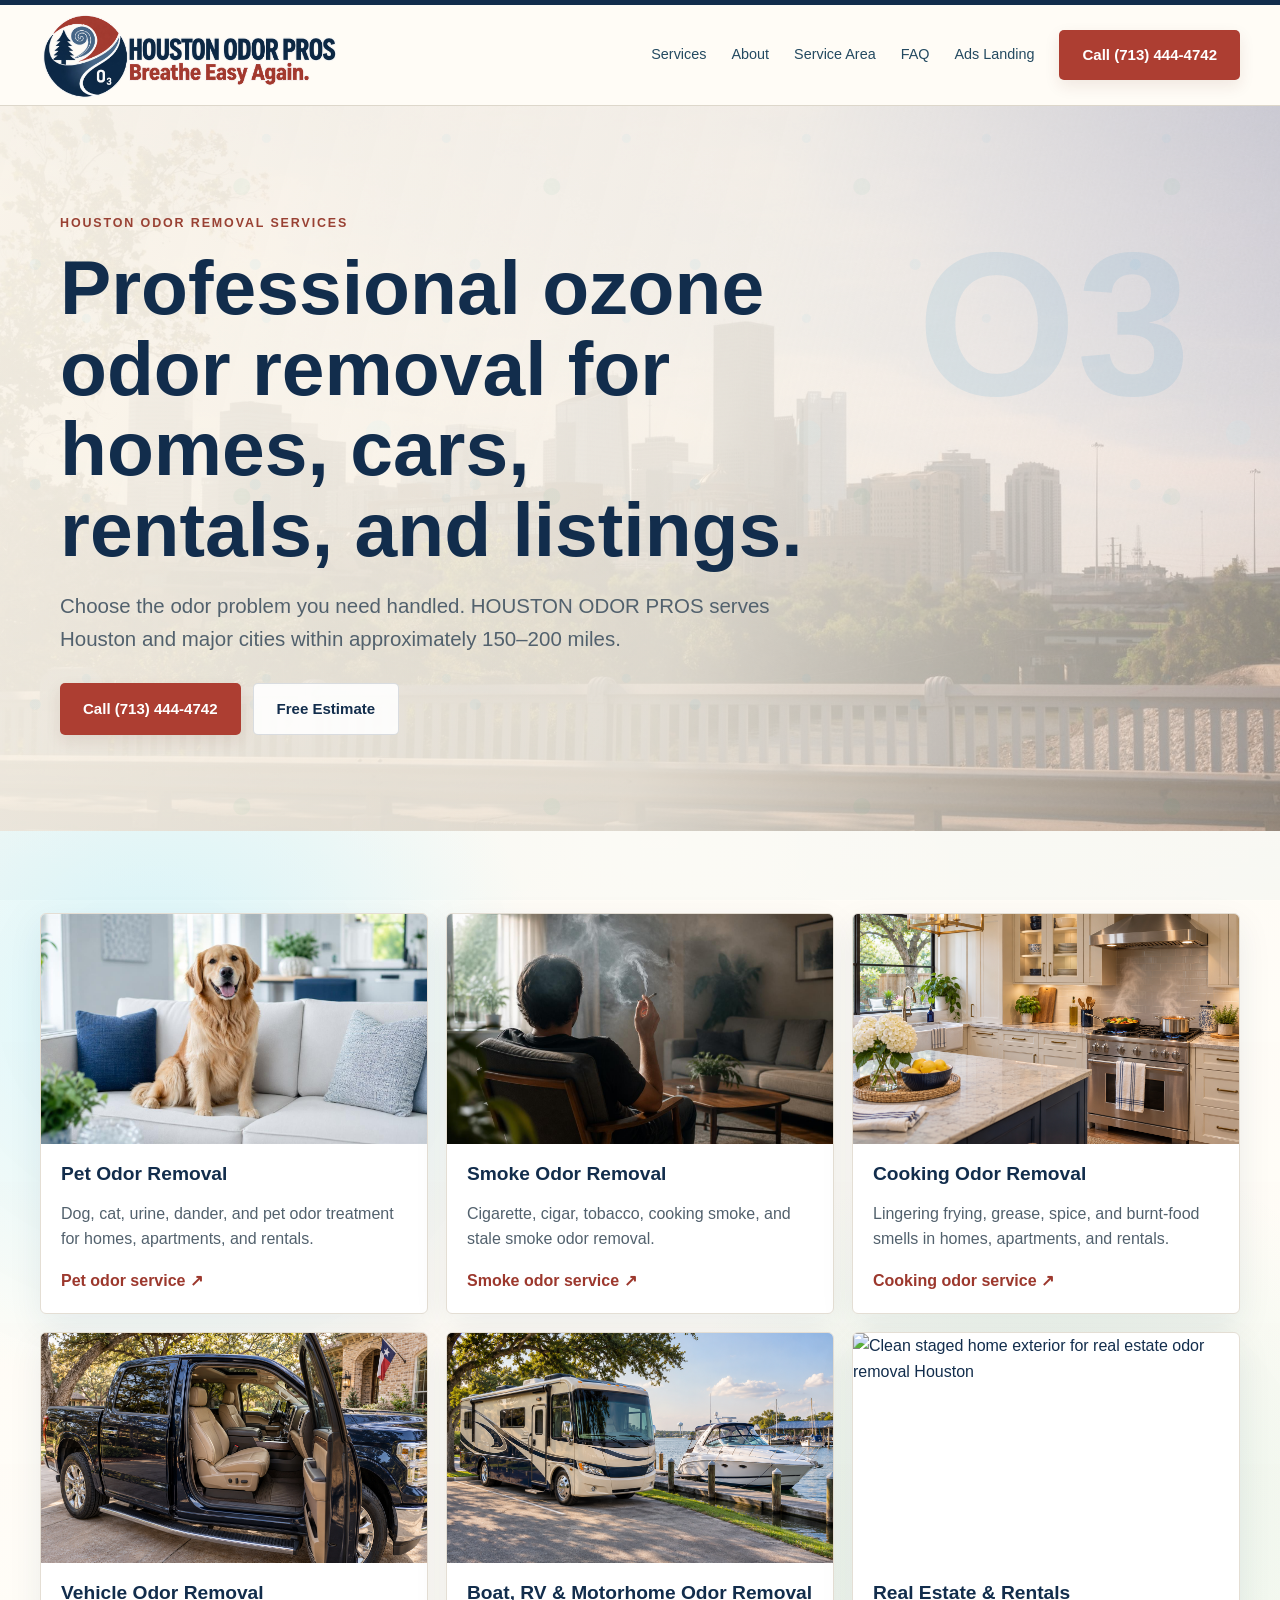
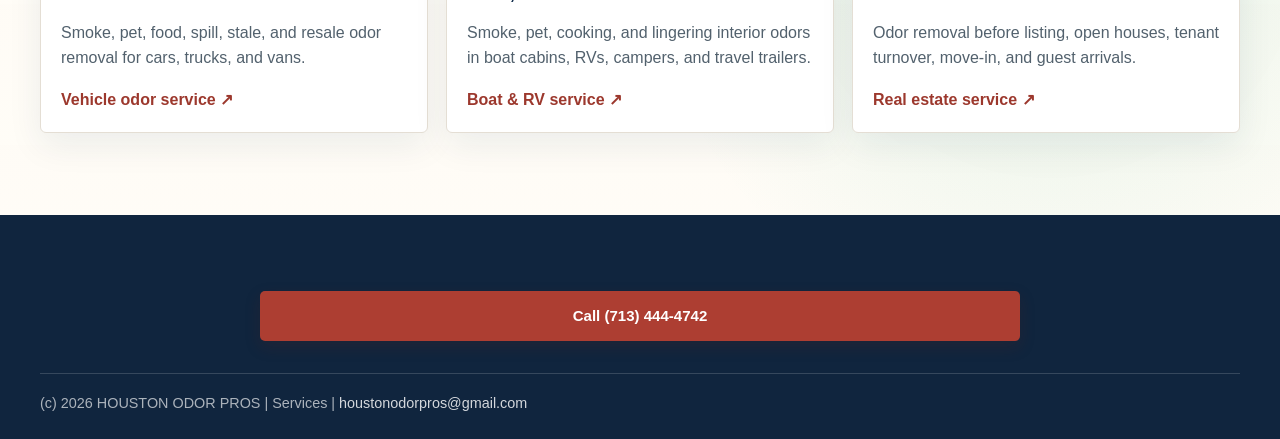
==== commit 606cef1a: "Add Houston logo to social sharing previews" ====
--- a/services/index.html
+++ b/services/index.html
@@ -14,6 +14,13 @@
   
   
   
+  <meta property="og:image" content="https://www.houstonodorpros.com/assets/houston-wordmark-texas.png">
+  <meta property="og:image:secure_url" content="https://www.houstonodorpros.com/assets/houston-wordmark-texas.png">
+  <meta property="og:image:type" content="image/png">
+  <meta property="og:image:alt" content="Houston Odor Pros — Breathe Easy Again. Texas red, white and navy logo.">
+  <meta name="twitter:image" content="https://www.houstonodorpros.com/assets/houston-wordmark-texas.png">
+  <meta name="twitter:image:alt" content="Houston Odor Pros — Breathe Easy Again.">
+  <meta property="og:url" content="https://www.houstonodorpros.com/services">
   <meta name="twitter:card" content="summary_large_image">
   
   
--- a/texas.css
+++ b/texas.css
@@ -63,7 +63,8 @@
 .form-wrap { background:#fff; border-top:4px solid #ad3e32; }
 .site-footer { background:#10253e; color:#fffaf0; }
 .site-footer .brand { color:white; }
-.footer-call-button { background:#ad3e32; }
+.site-footer .footer-call-button { background:#ad3e32; color:#fff; box-shadow:0 6px 16px #601f1730; }
+.site-footer .footer-call-button:hover { background:#8e3027; }
 .chat-head { background:#122d4c; }
 .chat-estimate-form { background:#f8f3e9; }
 .chat-estimate-toggle,.chat-button { background:#ad3e32; }
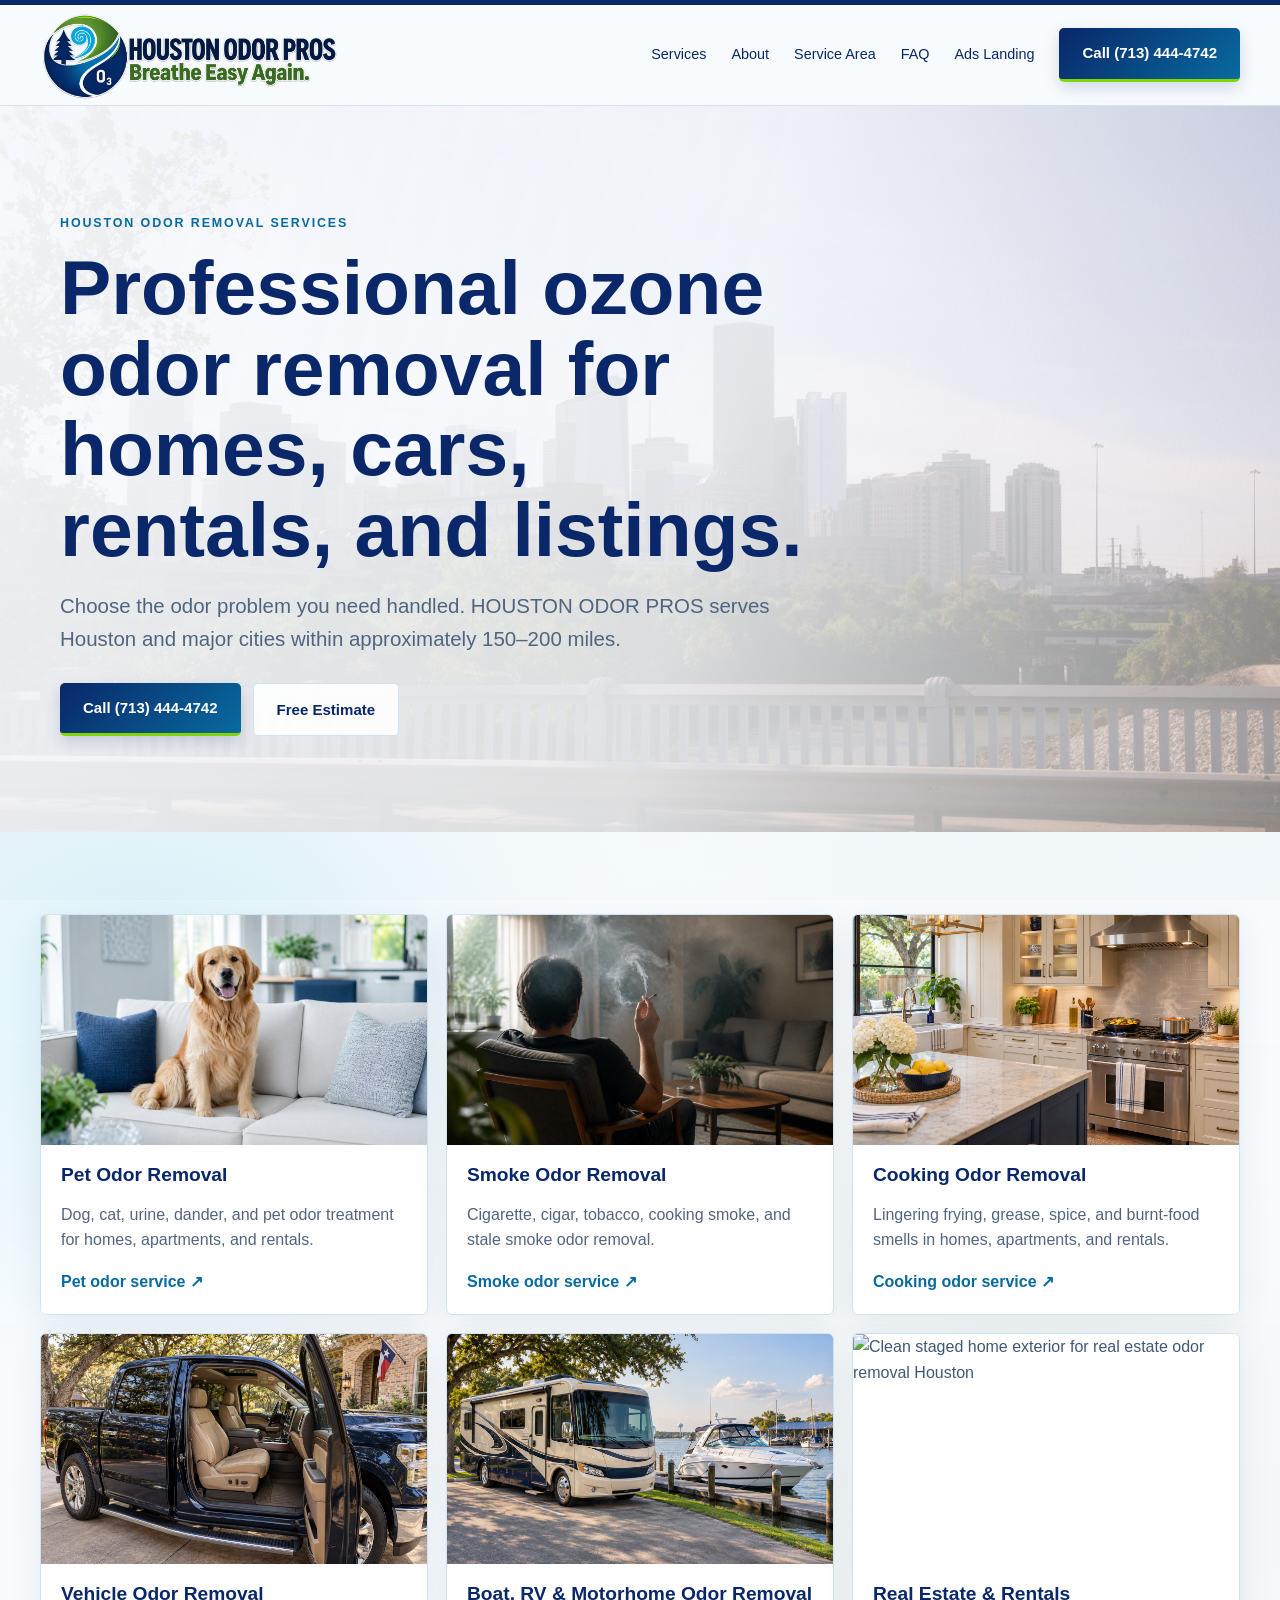
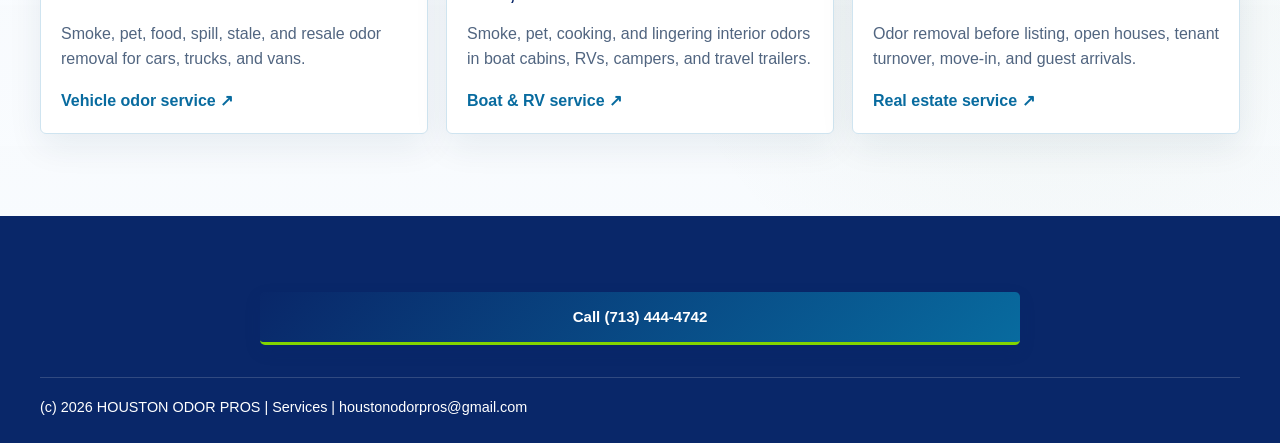
==== commit fdec5a1f: "Refresh Houston branding and add mobile Home navigation" ====
--- a/services/index.html
+++ b/services/index.html
@@ -14,11 +14,11 @@
   
   
   
-  <meta property="og:image" content="https://www.houstonodorpros.com/assets/houston-wordmark-texas.png">
-  <meta property="og:image:secure_url" content="https://www.houstonodorpros.com/assets/houston-wordmark-texas.png">
+  <meta property="og:image" content="https://www.houstonodorpros.com/assets/houston-wordmark-nature.png">
+  <meta property="og:image:secure_url" content="https://www.houstonodorpros.com/assets/houston-wordmark-nature.png">
   <meta property="og:image:type" content="image/png">
-  <meta property="og:image:alt" content="Houston Odor Pros — Breathe Easy Again. Texas red, white and navy logo.">
-  <meta name="twitter:image" content="https://www.houstonodorpros.com/assets/houston-wordmark-texas.png">
+  <meta property="og:image:alt" content="Houston Odor Pros — Breathe Easy Again. Navy, cyan and natural green logo.">
+  <meta name="twitter:image" content="https://www.houstonodorpros.com/assets/houston-wordmark-nature.png">
   <meta name="twitter:image:alt" content="Houston Odor Pros — Breathe Easy Again.">
   <meta property="og:url" content="https://www.houstonodorpros.com/services">
   <meta name="twitter:card" content="summary_large_image">
@@ -27,15 +27,15 @@
   
   
   <link rel="stylesheet" href="/styles.css">
-<link rel="icon" href="/assets/houston-globe-texas.png" type="image/png"><link rel="apple-touch-icon" href="/assets/houston-globe-texas.png">
+<link rel="icon" href="/assets/houston-nature-favicon.jpg" type="image/png"><link rel="apple-touch-icon" href="/assets/houston-nature-favicon.jpg">
 <link rel="stylesheet" href="/texas.css">
 </head>
 <body>
   <header class="site-header">
     <div class="container nav">
-      <a class="brand houston-brand" href="/" aria-label="Houston Odor Pros home"><img class="full-logo" src="/assets/houston-wordmark-texas.png" alt="Houston Odor Pros — Breathe Easy Again" width="300" height="100"></a>
+      <a class="brand houston-brand" href="/" aria-label="Houston Odor Pros home"><img class="full-logo" src="/assets/houston-wordmark-nature.png" alt="Houston Odor Pros — Breathe Easy Again" width="300" height="100"></a>
       <button class="menu-toggle" type="button" aria-label="Open menu" aria-expanded="false"><span></span><span></span><span></span></button>
-      <nav class="nav-links" aria-label="Main navigation">
+      <nav class="nav-links" aria-label="Main navigation"><a class="mobile-home" href="/">Home</a>
         <a href="/services">Services</a>
         <a href="/about">About</a>
         <a href="/service-area">Service Area</a><a href="/faq">FAQ</a>
--- a/styles.css
+++ b/styles.css
@@ -84,6 +84,7 @@
 }
 .nav-links { display: flex; align-items: center; gap: 18px; font-size: .94rem; color: #244a61; }
 .nav-links a:hover { color: var(--blue); }
+.nav-links .mobile-home { display: none; }
 .menu-toggle {
   display: none;
   width: 48px;
@@ -665,6 +666,7 @@
     padding: 12px 0 4px;
   }
   .nav-links.open { display: flex; }
+  .nav-links .mobile-home { display: block; }
   .nav-links a:not(.btn) {
     display: block;
     padding: 12px 14px;
--- a/texas.css
+++ b/texas.css
@@ -1,86 +1,85 @@
-/* Houston edition: Gulf Coast light, Lone Star colors, familiar service layout. */
-:root { --ink:#122d4c; --muted:#52616d; --blue:#244f7c; --green:#ad3e32; --sky:#dfd3bb; --mint:#f8f1e6; --wash:#f7f2e9; --line:rgba(18,45,76,.15); --shadow:0 18px 50px rgba(18,45,76,.12); --radius:8px; }
-body { background:#fffcf6; }
+/* Houston edition: fresh navy, cyan and natural green. */
+:root { --ink:#092769; --muted:#516580; --blue:#086B9F; --green:#507E37; --sky:#CFE4F0; --mint:#EAF6FB; --wash:#F8FBFE; --line:rgba(18,45,76,.15); --shadow:0 18px 50px rgba(18,45,76,.12); --radius:8px; }
+body { background:#F8FBFE; }
 body, button, input, select, textarea { font-family:'Manrope','Segoe UI',sans-serif; }
 .container { width:min(1200px,calc(100% - 48px)); }
-.site-header { background:#fffcf6; border-top:5px solid #122d4c; border-bottom:1px solid #ddd7cb; }
+.site-header { background:#F8FBFE; border-top:5px solid #092769; border-bottom:1px solid #CFE4F0; }
 .nav { min-height:86px; gap:18px; }
-.brand { color:#122d4c; font-size:1.03rem; letter-spacing:.02em; gap:11px; }
+.brand { color:#092769; font-size:1.03rem; letter-spacing:.02em; gap:11px; }
 .brand-wordmark { line-height:1.2; font-weight:900; letter-spacing:.065em; }
 .brand-wordmark>span { display:block; font-size:.73em; letter-spacing:.23em; margin-top:4px; }
-.logo-mark { background:#122d4c; width:55px; height:55px; border-radius:10px; box-shadow:none; }
+.logo-mark { background:#092769; width:55px; height:55px; border-radius:10px; box-shadow:none; }
 .logo-mark img { width:100%;height:100%;object-fit:contain; }
 .logo-mark::before,.logo-mark::after { display:none; }
 .nav-links { gap:25px; font-size:.9rem; }
 .btn { border-radius:5px; font-size:.94rem; min-height:50px; padding:13px 23px; }
-.btn-primary { background:#ad3e32; box-shadow:0 6px 16px #601f1718; }
-.btn-primary:hover { background:#8e3027; }
-.btn-outline { color:#122d4c; border-color:#122d4c; }
-.eyebrow { color:#994133; font-size:.78rem; letter-spacing:.15em; }
-.hero { color:#fffcf6; background:linear-gradient(90deg,rgba(10,29,49,.96),rgba(10,29,49,.82) 45%,rgba(10,29,49,.25)),url('/assets/houston-skyline.jpg') center 56%/cover; border-bottom:7px solid #ad3e32; }
-.hero::before { content:'✦'; color:rgba(255,250,233,.07); top:5%; right:5%; font-size:300px; }
-.hero::after { display:none; }
+.btn-primary { background:#507E37; box-shadow:0 6px 16px #09276918; }
+.btn-primary:hover { background:#086B9F; }
+.btn-outline { color:#092769; border-color:#092769; }
+.eyebrow { color:#086B9F; font-size:.78rem; letter-spacing:.15em; }
+.hero { color:#F8FBFE; background:linear-gradient(90deg,rgba(10,29,49,.96),rgba(10,29,49,.82) 45%,rgba(10,29,49,.25)),url('/assets/houston-skyline.jpg') center 56%/cover; border-bottom:7px solid #507E37; }
+.hero::before,.hero::after,.page-hero::before,.page-hero::after,.landing-hero::before,.landing-hero::after { display:none; }
 .hero-inner { min-height:675px; grid-template-columns:1.2fr .8fr; gap:60px; padding:83px 0 76px; }
 .hero h1 { font-family:Georgia,'Times New Roman',serif; font-size:clamp(3.7rem,6.2vw,6.2rem); font-weight:500; letter-spacing:-.045em; line-height:.99; margin:24px 0; }
-.hero .eyebrow { color:#e3cfa8; }
+.hero .eyebrow { color:#00AFE0; }
 .hero .lead { color:#e5e9eb; max-width:550px; font-size:1.15rem; line-height:1.75; }
-.hero .btn-ghost { color:#fffaf0; background:transparent; border-color:#ffffff60; }
+.hero .btn-ghost { color:#FFFFFF; background:transparent; border-color:#ffffff60; }
 .hero .btn-ghost span { padding-left:18px; }
-.hero-panel { margin-top:100px; background:rgba(255,252,246,.96); color:#122d4c; padding:29px; border-top:4px solid #bb9c69; border-radius:5px; box-shadow:0 15px 45px #0002; animation:float-in .8s both; }
+.hero-panel { margin-top:100px; background:rgba(255,252,246,.96); color:#092769; padding:29px; border-top:4px solid #00AFE0; border-radius:5px; box-shadow:0 15px 45px #0002; animation:float-in .8s both; }
 .hero-panel h2 { font-size:2rem; line-height:1.12; letter-spacing:-.025em; margin-top:12px; }
-.hero-panel .eyebrow { color:#994133; font-size:.68rem; }
-.hero-panel p { color:#52616d; font-size:.92rem; }
+.hero-panel .eyebrow { color:#086B9F; font-size:.68rem; }
+.hero-panel p { color:#516580; font-size:.92rem; }
 .metric-grid { margin-top:25px; gap:10px; }
-.metric { background:#f4eee3; border:1px solid #dfd3bb; border-radius:4px; padding:13px; }
-.metric strong { color:#122d4c; font-size:1.7rem; }
-.metric span { font-size:.76rem; color:#52616d; }
+.metric { background:#EAF6FB; border:1px solid #CFE4F0; border-radius:4px; padding:13px; }
+.metric strong { color:#092769; font-size:1.7rem; }
+.metric span { font-size:.76rem; color:#516580; }
 h2 { letter-spacing:-.025em; line-height:1.12; }
-.home-ozone-bg { background:linear-gradient(#fffcf6ee,#fffcf6f5),url('/assets/ozone-molecules-background-optimized.jpg') center/cover fixed; }
-.service-card { background:#fff; border-color:#e4ded4; border-radius:6px; }
+.home-ozone-bg { background:linear-gradient(#F8FBFEee,#F8FBFEf5),url('/assets/ozone-molecules-background-optimized.jpg') center/cover fixed; }
+.service-card { background:#fff; border-color:#CFE4F0; border-radius:6px; }
 .service-card img { height:230px; }
 .service-card h3 { font-size:1.2rem; }
-.service-card a { color:#9c382d; }
+.service-card a { color:#086B9F; }
 .service-card a::after { content:' ↗'; }
-.process-band { background:#122d4c; color:#fffaf0; }
-.process-band .eyebrow { color:#e3cfa8; }
+.process-band { background:#092769; color:#FFFFFF; }
+.process-band .eyebrow { color:#00AFE0; }
 .process-band .lead { color:#e2e7ec; }
 .step { background:#ffffff08; border-color:#ffffff28; }
-.step strong { background:#e3cfa8; color:#122d4c; box-shadow:none; }
+.step strong { background:#00AFE0; color:#092769; box-shadow:none; }
 .step p { color:#dde3e9; }
-.houston-photo { position:relative; border-radius:6px; box-shadow:18px 18px 0 #e6dcc8; overflow:hidden; }
+.houston-photo { position:relative; border-radius:6px; box-shadow:18px 18px 0 #EAF6FB; overflow:hidden; }
 .houston-photo img { height:430px; width:100%;object-fit:cover; }
-.photo-caption { position:absolute; bottom:0; left:0; right:0; padding:60px 25px 25px; color:white; background:linear-gradient(transparent,#122d4ce6); }
+.photo-caption { position:absolute; bottom:0; left:0; right:0; padding:60px 25px 25px; color:white; background:linear-gradient(transparent,#092769e6); }
 .photo-caption span,.photo-caption strong { display:block; }
 .photo-caption span { font-size:.8rem; text-transform:uppercase; letter-spacing:.15em; }
 .photo-caption strong { font-family:Georgia,serif; font-size:1.9rem; }
-.regional-note { font-size:.92rem; color:#52616d; line-height:1.7; }
-.regional-note a { color:#994133; font-weight:800; text-decoration:underline; }
+.regional-note { font-size:.92rem; color:#516580; line-height:1.7; }
+.regional-note a { color:#086B9F; font-weight:800; text-decoration:underline; }
 .area-list { font-size:.9rem; }
-.area-list li::marker { color:#ad3e32; }
-.review { background:#fffdf9; border:1px solid #e4ded4; box-shadow:none; }
+.area-list li::marker { color:#507E37; }
+.review { background:#FFFFFF; border:1px solid #CFE4F0; box-shadow:none; }
 .review h3 { margin-top:10px; }
-.expectation-star { color:#ad3e32; font-size:1.8rem; }
-.form-wrap { background:#fff; border-top:4px solid #ad3e32; }
-.site-footer { background:#10253e; color:#fffaf0; }
+.expectation-star { color:#507E37; font-size:1.8rem; }
+.form-wrap { background:#fff; border-top:4px solid #507E37; }
+.site-footer { background:#092769; color:#FFFFFF; }
 .site-footer .brand { color:white; }
-.site-footer .footer-call-button { background:#ad3e32; color:#fff; box-shadow:0 6px 16px #601f1730; }
-.site-footer .footer-call-button:hover { background:#8e3027; }
-.chat-head { background:#122d4c; }
-.chat-estimate-form { background:#f8f3e9; }
-.chat-estimate-toggle,.chat-button { background:#ad3e32; }
-.chat-button { box-shadow:0 6px 25px #122d4c35; }
-.chat-badge { background:#dfbd76; }
-.message.bot { background:#f5efe4; }
-.message.user { background:#e6edf4; }
-.chat-estimate-form button { background:#122d4c; }
-.page-hero,.landing-hero { background:linear-gradient(105deg,#faf5eaf2,#faf5eade 55%,#faf5ea80),var(--hero-image,url('/assets/houston-skyline.jpg')) center/cover; }
+.site-footer .footer-call-button { background:#507E37; color:#fff; box-shadow:0 6px 16px #09276930; }
+.site-footer .footer-call-button:hover { background:#086B9F; }
+.chat-head { background:#092769; }
+.chat-estimate-form { background:#EAF6FB; }
+.chat-estimate-toggle,.chat-button { background:#507E37; }
+.chat-button { box-shadow:0 6px 25px #09276935; }
+.chat-badge { background:#82D500; }
+.message.bot { background:#EAF6FB; }
+.message.user { background:#EAF6FB; }
+.chat-estimate-form button { background:#092769; }
+.page-hero,.landing-hero { background:linear-gradient(105deg,#F8FBFEf2,#F8FBFEde 55%,#F8FBFE80),var(--hero-image,url('/assets/houston-skyline.jpg')) center/cover; }
 .page-hero::after,.landing-hero::after { opacity:.25; }
-.cta-band { background:#f0e5d2; }
+.cta-band { background:#EAF6FB; }
 .zone-grid { display:grid; grid-template-columns:repeat(3,1fr); gap:22px; margin-top:35px; }
-.zone { background:#fffdf8; border:1px solid #dfd3bb; border-top:4px solid #ad3e32; padding:26px; border-radius:5px; }
+.zone { background:#FFFFFF; border:1px solid #CFE4F0; border-top:4px solid #507E37; padding:26px; border-radius:5px; }
 .zone h3 { line-height:1.3; }
-.zone ul { padding-left:20px; color:#52616d; line-height:1.9; }
-.zone-kicker { font-size:.76rem; text-transform:uppercase; color:#994133; letter-spacing:.1em; font-weight:800; }
+.zone ul { padding-left:20px; color:#516580; line-height:1.9; }
+.zone-kicker { font-size:.76rem; text-transform:uppercase; color:#086B9F; letter-spacing:.1em; font-weight:800; }
 .houston-brand { flex:0 0 auto; }
 .houston-brand .full-logo { width:300px; height:100px; object-fit:contain; display:block; }
 .footer-brand { width:max-content; max-width:100%; background:transparent; border-radius:0; padding:4px 0; }
@@ -89,7 +88,74 @@
 .nav-links { flex-wrap:wrap; }
 @media(max-width:620px) { .houston-brand .full-logo { width:240px; height:80px; } .nav { gap:8px; } .landing-header .houston-brand .full-logo { width:205px; height:70px; } .landing-header .btn { font-size:.8rem; padding:10px; } }
 .area-intro { max-width:780px; }
-.contact-note { font-size:.85rem; color:#52616d; }
+.contact-note { font-size:.85rem; color:#516580; }
 @media(max-width:1000px) { .hero-inner { gap:30px; } .nav-links { gap:14px; } .hero h1 { font-size:4.5rem; } }
 @media(max-width:900px) { .hero-inner { grid-template-columns:1fr; padding:64px 0; } .hero-panel { margin-top:0; max-width:540px; } .nav-links { gap:8px; } .zone-grid { grid-template-columns:1fr; } }
-@media(max-width:620px) { .container { width:calc(100% - 32px); } .hero h1 { font-size:3.65rem; } .hero-inner { padding:50px 0; gap:36px; } .hero .lead { font-size:1.02rem; } .hero .hero-actions .btn { width:100%; } .hero-panel { padding:22px; } .hero-panel .metric-grid { grid-template-columns:repeat(2,minmax(0,1fr)); } .hero-panel h2 { font-size:1.8rem; } .metric strong { font-size:1.5rem; } .brand { font-size:.9rem; } .houston-photo { box-shadow:8px 8px 0 #e6dcc8; } .houston-photo img { height:320px; } .nav { min-height:78px; } .service-card img { height:230px; } .brand-wordmark>span { font-size:.75em; } }
+@media(max-width:620px) { .container { width:calc(100% - 32px); } .hero h1 { font-size:3.65rem; } .hero-inner { padding:50px 0; gap:36px; } .hero .lead { font-size:1.02rem; } .hero .hero-actions .btn { width:100%; } .hero-panel { padding:22px; } .hero-panel .metric-grid { grid-template-columns:repeat(2,minmax(0,1fr)); } .hero-panel h2 { font-size:1.8rem; } .metric strong { font-size:1.5rem; } .brand { font-size:.9rem; } .houston-photo { box-shadow:8px 8px 0 #EAF6FB; } .houston-photo img { height:320px; } .nav { min-height:78px; } .service-card img { height:230px; } .brand-wordmark>span { font-size:.75em; } }
+
+/* Shared brand palette and accessible foregrounds. */
+:root {
+  --ink: #092769;
+  --body: #415875;
+  --muted: #516580;
+  --blue: #086B9F;
+  --cyan: #00AFE0;
+  --green: #507E37;
+  --lime: #82D500;
+  --wash: #F8FBFE;
+  --mint: #EAF6FB;
+  --line: #CFE4F0;
+  --shadow: 0 18px 50px rgba(9,39,105,.12);
+  --primary-gradient: linear-gradient(135deg, #092769, #086B9F);
+  --badge-gradient: linear-gradient(145deg, #69984B, #507E37 45%, #416B2C);
+}
+body { color: var(--body); background: var(--wash); }
+h1, h2, h3, h4, summary, label, .nav-links { color: var(--ink); }
+main p a, main li a { color: var(--blue); }
+.nav-links a:hover { color: var(--blue); }
+.btn-primary, .site-footer .footer-call-button, .chat-button,
+.chat-estimate-toggle, .chat-estimate-form button, .chat-input button {
+  background: var(--primary-gradient);
+  color: #FFFFFF;
+  border-bottom: 3px solid var(--lime);
+  box-shadow: 0 6px 16px rgba(9,39,105,.16);
+}
+.btn-primary:hover, .site-footer .footer-call-button:hover {
+  background: linear-gradient(135deg, #086B9F, #092769);
+  color: #FFFFFF;
+}
+.nav-links .btn-primary:hover, .thank-you-panel .btn-primary { color: #FFFFFF; }
+.btn-outline { color: var(--blue); border-color: var(--blue); }
+.hero { background: linear-gradient(90deg,rgba(9,39,105,.97),rgba(9,39,105,.84) 45%,rgba(8,107,159,.3)),url('/assets/houston-skyline.jpg') center 56%/cover; border-bottom-color: var(--cyan); }
+.hero h1, .hero .lead, .process-band h2, .process-band h3 { color: #FFFFFF; }
+.hero .eyebrow, .process-band .eyebrow { color: #FFFFFF; }
+.hero-panel { background: #FFFFFF; border-color: var(--line); border-top-color: var(--cyan); }
+.hero-panel h2 { color: var(--ink); }
+.hero-panel p, .hero-panel .metric span { color: var(--muted); }
+.home-ozone-bg::before { background: radial-gradient(circle at 12% 18%,rgba(0,175,224,.12),transparent 28%),radial-gradient(circle at 82% 72%,rgba(80,126,55,.06),transparent 32%); }
+.service-card, .content-card, .review, .zone, .form-wrap, details,
+.thank-you-panel { background: #FFFFFF; border-color: var(--line); }
+.service-card:hover { border-color: var(--cyan); }
+.form-wrap { border-top-color: var(--cyan); }
+.zone { border-top-color: var(--green); }
+.side-box, .metric, .cta-band, .chat-estimate-form { background: var(--mint); }
+.cta-band h2 { color: var(--ink); }
+.cta-band p { color: var(--body); }
+.process-band, .site-footer, .chat-head { background: var(--ink); color: #FFFFFF; }
+.site-footer h3, .site-footer p, .site-footer a, .footer-bottom { color: #FFFFFF; }
+.step strong, .confirm-mark, .trust-points span {
+  background: var(--badge-gradient);
+  color: #FFFFFF;
+  border: 1px solid #416B2C;
+  border-radius: 16px;
+  box-shadow: inset 0 1px 0 rgba(255,255,255,.3),0 4px 10px rgba(65,107,44,.18);
+}
+.step strong, .confirm-mark { border-radius: 50%; }
+.chat-badge { background: var(--lime); }
+.expectation-star, .area-list li::marker { color: var(--green); }
+.message.bot { background: var(--mint); color: var(--body); }
+.message.user { background: #F8FBFE; color: var(--ink); }
+input, select, textarea { color: var(--body); border-color: var(--line); }
+input:focus, select:focus, textarea:focus { border-color: var(--blue); box-shadow: 0 0 0 3px rgba(0,175,224,.2); }
+:focus-visible { outline: 3px solid var(--blue); outline-offset: 3px; }
+.site-footer :focus-visible, .hero :focus-visible { outline-color: var(--cyan); }
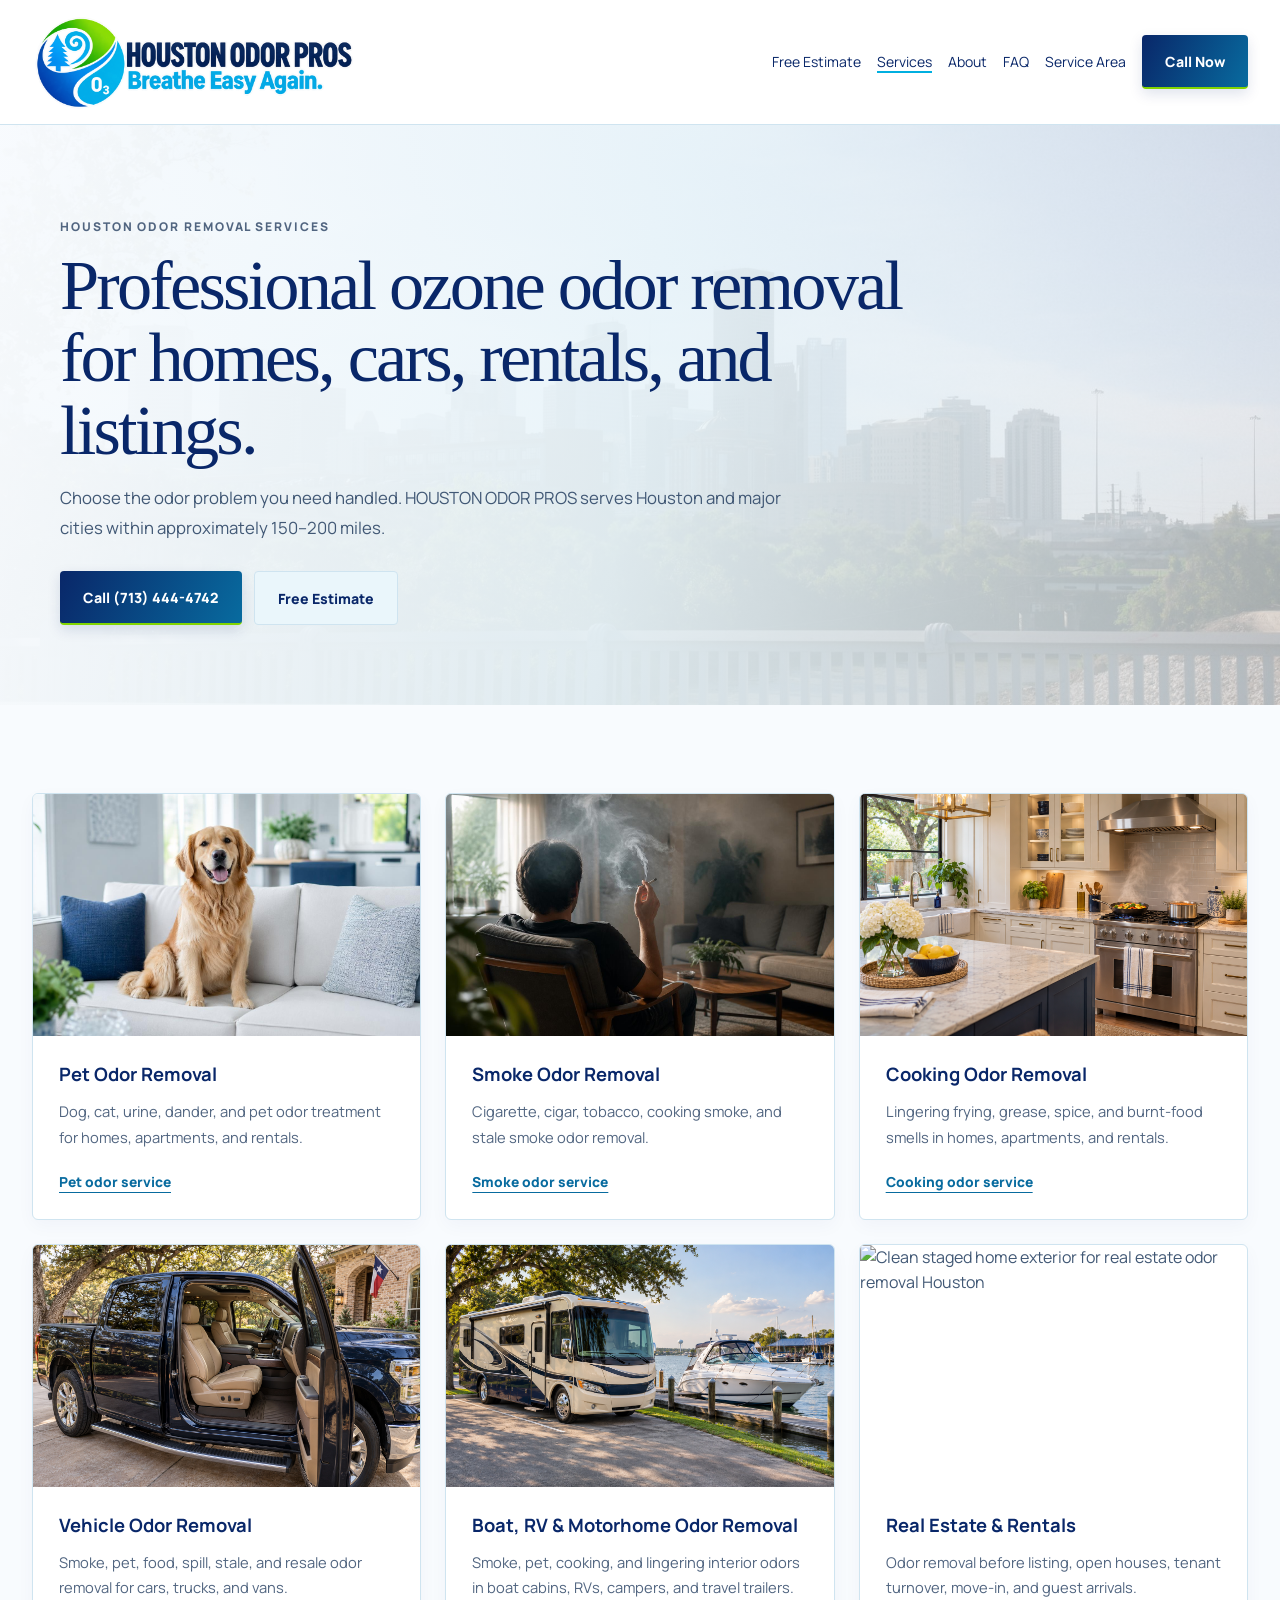
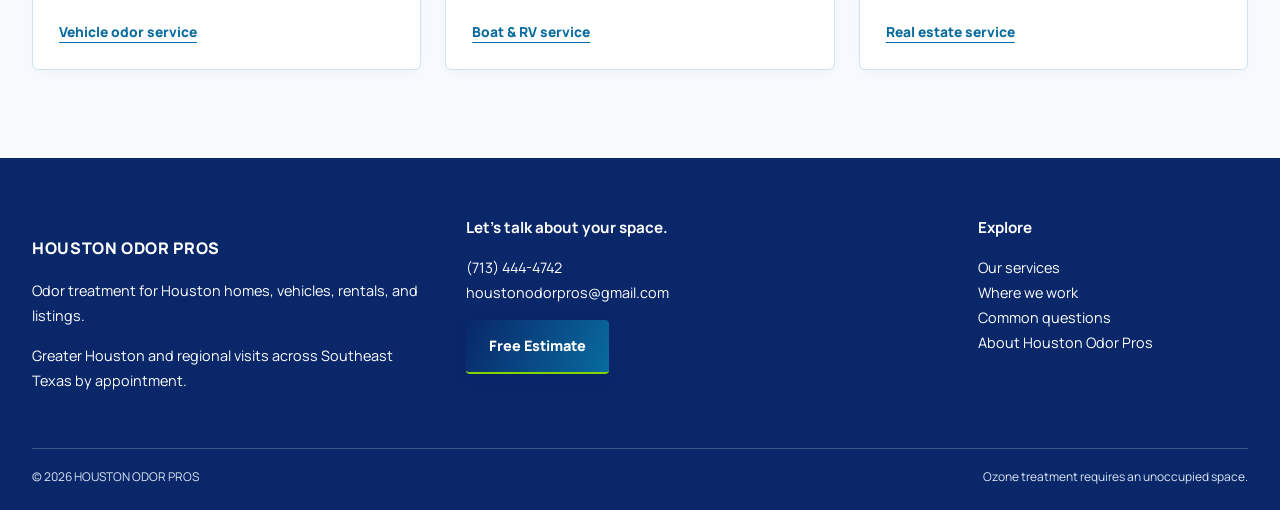
==== commit cb168dd9: "Redesign Houston website with responsive nature-inspired design system" ====
--- a/services/index.html
+++ b/services/index.html
@@ -27,47 +27,61 @@
   
   
   <link rel="stylesheet" href="/styles.css">
-<link rel="icon" href="/assets/houston-nature-favicon.jpg" type="image/png"><link rel="apple-touch-icon" href="/assets/houston-nature-favicon.jpg">
-<link rel="stylesheet" href="/texas.css">
+
+<link rel="stylesheet" href="/texas.css?v=20261124">
+<link rel="icon" type="image/x-icon" href="/assets/icons/favicon.ico?v=20261124">
+<link rel="icon" type="image/png" sizes="32x32" href="/assets/icons/favicon-32.png?v=20261124">
+<link rel="icon" type="image/png" sizes="192x192" href="/assets/icons/favicon-192.png?v=20261124">
+<link rel="apple-touch-icon" sizes="180x180" href="/assets/icons/apple-touch-icon.png?v=20261124">
+<link rel="stylesheet" href="https://fonts.googleapis.com/css2?family=Manrope:wght@400;600;700;800;900&display=swap">
 </head>
 <body>
   <header class="site-header">
-    <div class="container nav">
-      <a class="brand houston-brand" href="/" aria-label="Houston Odor Pros home"><img class="full-logo" src="/assets/houston-wordmark-nature.png" alt="Houston Odor Pros — Breathe Easy Again" width="300" height="100"></a>
-      <button class="menu-toggle" type="button" aria-label="Open menu" aria-expanded="false"><span></span><span></span><span></span></button>
-      <nav class="nav-links" aria-label="Main navigation"><a class="mobile-home" href="/">Home</a>
-        <a href="/services">Services</a>
-        <a href="/about">About</a>
-        <a href="/service-area">Service Area</a><a href="/faq">FAQ</a>
-        <a href="/odor-removal-houston">Ads Landing</a>
-        <a class="btn btn-primary" href="tel:+17134444742">Call (713) 444-4742</a>
-      </nav>
-    </div>
-  </header>
+  <div class="container nav">
+    <a class="brand houston-brand" href="/" aria-label="Houston Odor Pros home"><img class="full-logo" src="/assets/houston-wordmark-nature.png" alt="Houston Odor Pros — Breathe Easy Again" width="300" height="100"></a>
+    <button class="menu-toggle" type="button" aria-label="Open menu" aria-expanded="false" aria-controls="main-navigation"><span></span><span></span><span></span></button>
+    <nav class="nav-links" id="main-navigation" aria-label="Main navigation">
+      <a class="mobile-home" href="/">Home</a>
+      <a href="/odor-removal-houston">Free Estimate</a>
+      <a href="/services" aria-current="page">Services</a>
+      <a href="/about">About</a>
+      <a href="/faq">FAQ</a>
+      <a href="/service-area">Service Area</a>
+      <a class="btn btn-primary" href="tel:+17134444742">Call Now<span class="sr-only">: (713) 444-4742</span></a>
+    </nav>
+  </div>
+</header>
   <main>
     <section class="page-hero">
       <div class="container">
         <p class="eyebrow">Houston odor removal services</p>
         <h1>Professional ozone odor removal for homes, cars, rentals, and listings.</h1>
         <p class="lead">Choose the odor problem you need handled. HOUSTON ODOR PROS serves Houston and major cities within approximately 150–200 miles.</p>
-        <div class="action-row"><a class="btn btn-primary" href="tel:+17134444742">Call (713) 444-4742</a><a class="btn btn-ghost" href="/#estimate">Free Estimate</a></div>
+        <div class="action-row"><a class="btn btn-primary" href="tel:+17134444742">Call (713) 444-4742</a><a class="btn btn-ghost" href="/odor-removal-houston">Free Estimate</a></div>
       </div>
     </section>
     <section class="home-ozone-bg">
       <div class="container">
         <div class="services-grid">
-          <article class="service-card"><img src="/assets/pet-odor-dog-couch-optimized.jpg" alt="Dog sitting on a clean couch inside a bright home for pet odor removal in Houston"><div><h3>Pet Odor Removal</h3><p>Dog, cat, urine, dander, and pet odor treatment for homes, apartments, and rentals.</p><a href="/pet-odor-removal-houston">Pet odor service</a></div></article>
-          <article class="service-card"><img src="/assets/smoke-odor-person-smoking-chair-optimized.jpg" alt="Person smoking in a chair inside a home with visible smoke for smoke odor removal Houston"><div><h3>Smoke Odor Removal</h3><p>Cigarette, cigar, tobacco, cooking smoke, and stale smoke odor removal.</p><a href="/smoke-odor-removal-houston">Smoke odor service</a></div></article>
-          <article class="service-card"><img src="/assets/cooking-kitchen-stove.png" alt="Home kitchen with food cooking in a skillet and saucepan on the stove, with steam rising" loading="lazy"><div><h3>Cooking Odor Removal</h3><p>Lingering frying, grease, spice, and burnt-food smells in homes, apartments, and rentals.</p><a href="/cooking-odor-removal-houston">Cooking odor service</a></div></article>
+          <article class="service-card"><img loading="lazy" src="/assets/pet-odor-dog-couch-optimized.jpg" alt="Dog sitting on a clean couch inside a bright home for pet odor removal in Houston"><div><h3>Pet Odor Removal</h3><p>Dog, cat, urine, dander, and pet odor treatment for homes, apartments, and rentals.</p><a href="/pet-odor-removal-houston">Pet odor service</a></div></article>
+          <article class="service-card"><img loading="lazy" src="/assets/smoke-odor-person-smoking-chair-optimized.jpg" alt="Person smoking in a chair inside a home with visible smoke for smoke odor removal Houston"><div><h3>Smoke Odor Removal</h3><p>Cigarette, cigar, tobacco, cooking smoke, and stale smoke odor removal.</p><a href="/smoke-odor-removal-houston">Smoke odor service</a></div></article>
+          <article class="service-card"><img loading="lazy" src="/assets/cooking-kitchen-stove.png" alt="Home kitchen with food cooking in a skillet and saucepan on the stove, with steam rising" ><div><h3>Cooking Odor Removal</h3><p>Lingering frying, grease, spice, and burnt-food smells in homes, apartments, and rentals.</p><a href="/cooking-odor-removal-houston">Cooking odor service</a></div></article>
           
-          <article class="service-card"><img src="/assets/vehicle-odor-texas-pickup.png" alt="Texas pickup truck with an open door showing a clean tan interior at a Houston home"><div><h3>Vehicle Odor Removal</h3><p>Smoke, pet, food, spill, stale, and resale odor removal for cars, trucks, and vans.</p><a href="/vehicle-odor-removal-houston">Vehicle odor service</a></div></article>
-          <article class="service-card"><img src="/assets/boat-rv-marina.png" alt="Motorhome beside a marina with a cabin cruiser boat, illustrating boat and RV odor removal in Houston" loading="lazy"><div><h3>Boat, RV &amp; Motorhome Odor Removal</h3><p>Smoke, pet, cooking, and lingering interior odors in boat cabins, RVs, campers, and travel trailers.</p><a href="/boat-rv-odor-removal-houston">Boat &amp; RV service</a></div></article>
-          <article class="service-card"><img src="https://images.unsplash.com/photo-1564013799919-ab600027ffc6?auto=format&fit=crop&w=900&q=70" alt="Clean staged home exterior for real estate odor removal Houston"><div><h3>Real Estate & Rentals</h3><p>Odor removal before listing, open houses, tenant turnover, move-in, and guest arrivals.</p><a href="/real-estate-odor-removal-houston">Real estate service</a></div></article>
+          <article class="service-card"><img loading="lazy" src="/assets/vehicle-odor-texas-pickup.png" alt="Texas pickup truck with an open door showing a clean tan interior at a Houston home"><div><h3>Vehicle Odor Removal</h3><p>Smoke, pet, food, spill, stale, and resale odor removal for cars, trucks, and vans.</p><a href="/vehicle-odor-removal-houston">Vehicle odor service</a></div></article>
+          <article class="service-card"><img loading="lazy" src="/assets/boat-rv-marina.png" alt="Motorhome beside a marina with a cabin cruiser boat, illustrating boat and RV odor removal in Houston" ><div><h3>Boat, RV &amp; Motorhome Odor Removal</h3><p>Smoke, pet, cooking, and lingering interior odors in boat cabins, RVs, campers, and travel trailers.</p><a href="/boat-rv-odor-removal-houston">Boat &amp; RV service</a></div></article>
+          <article class="service-card"><img loading="lazy" src="https://images.unsplash.com/photo-1564013799919-ab600027ffc6?auto=format&fit=crop&w=900&q=70" alt="Clean staged home exterior for real estate odor removal Houston"><div><h3>Real Estate & Rentals</h3><p>Odor removal before listing, open houses, tenant turnover, move-in, and guest arrivals.</p><a href="/real-estate-odor-removal-houston">Real estate service</a></div></article>
         </div>
       </div>
     </section>
   </main>
-  <footer class="site-footer"><div class="container footer-call"><a class="btn btn-primary footer-call-button" href="tel:+17134444742">Call (713) 444-4742</a></div><div class="container footer-bottom">(c) 2026 HOUSTON ODOR PROS | Services | <a href="mailto:houstonodorpros@gmail.com">houstonodorpros@gmail.com</a></div></footer>
-  <script src="/site-config.js"></script><script src="/script.js?v=houston-20261109-boatrv"></script>
+  <footer class="site-footer">
+  <div class="container footer-grid">
+    <div><p class="footer-name">HOUSTON ODOR PROS</p><p>Odor treatment for Houston homes, vehicles, rentals, and listings.</p><p>Greater Houston and regional visits across Southeast Texas by appointment.</p></div>
+    <div><h3>Let’s talk about your space.</h3><p><a href="tel:+17134444742">(713) 444-4742</a><br><a href="mailto:houstonodorpros@gmail.com">houstonodorpros@gmail.com</a></p><a class="btn btn-primary" href="/odor-removal-houston">Free Estimate</a></div>
+    <div><h3>Explore</h3><p><a href="/services">Our services</a><br><a href="/service-area">Where we work</a><br><a href="/faq">Common questions</a><br><a href="/about">About Houston Odor Pros</a></p></div>
+  </div>
+  <div class="container footer-bottom"><span>© 2026 HOUSTON ODOR PROS</span><span>Ozone treatment requires an unoccupied space.</span></div>
+</footer>
+  <script src="/site-config.js"></script><script src="/script.js?v=20261124"></script>
 </body>
 </html>
--- a/texas.css
+++ b/texas.css
@@ -1,161 +1,251 @@
-/* Houston edition: fresh navy, cyan and natural green. */
-:root { --ink:#092769; --muted:#516580; --blue:#086B9F; --green:#507E37; --sky:#CFE4F0; --mint:#EAF6FB; --wash:#F8FBFE; --line:rgba(18,45,76,.15); --shadow:0 18px 50px rgba(18,45,76,.12); --radius:8px; }
-body { background:#F8FBFE; }
-body, button, input, select, textarea { font-family:'Manrope','Segoe UI',sans-serif; }
-.container { width:min(1200px,calc(100% - 48px)); }
-.site-header { background:#F8FBFE; border-top:5px solid #092769; border-bottom:1px solid #CFE4F0; }
-.nav { min-height:86px; gap:18px; }
-.brand { color:#092769; font-size:1.03rem; letter-spacing:.02em; gap:11px; }
-.brand-wordmark { line-height:1.2; font-weight:900; letter-spacing:.065em; }
-.brand-wordmark>span { display:block; font-size:.73em; letter-spacing:.23em; margin-top:4px; }
-.logo-mark { background:#092769; width:55px; height:55px; border-radius:10px; box-shadow:none; }
-.logo-mark img { width:100%;height:100%;object-fit:contain; }
-.logo-mark::before,.logo-mark::after { display:none; }
-.nav-links { gap:25px; font-size:.9rem; }
-.btn { border-radius:5px; font-size:.94rem; min-height:50px; padding:13px 23px; }
-.btn-primary { background:#507E37; box-shadow:0 6px 16px #09276918; }
-.btn-primary:hover { background:#086B9F; }
-.btn-outline { color:#092769; border-color:#092769; }
-.eyebrow { color:#086B9F; font-size:.78rem; letter-spacing:.15em; }
-.hero { color:#F8FBFE; background:linear-gradient(90deg,rgba(10,29,49,.96),rgba(10,29,49,.82) 45%,rgba(10,29,49,.25)),url('/assets/houston-skyline.jpg') center 56%/cover; border-bottom:7px solid #507E37; }
-.hero::before,.hero::after,.page-hero::before,.page-hero::after,.landing-hero::before,.landing-hero::after { display:none; }
-.hero-inner { min-height:675px; grid-template-columns:1.2fr .8fr; gap:60px; padding:83px 0 76px; }
-.hero h1 { font-family:Georgia,'Times New Roman',serif; font-size:clamp(3.7rem,6.2vw,6.2rem); font-weight:500; letter-spacing:-.045em; line-height:.99; margin:24px 0; }
-.hero .eyebrow { color:#00AFE0; }
-.hero .lead { color:#e5e9eb; max-width:550px; font-size:1.15rem; line-height:1.75; }
-.hero .btn-ghost { color:#FFFFFF; background:transparent; border-color:#ffffff60; }
-.hero .btn-ghost span { padding-left:18px; }
-.hero-panel { margin-top:100px; background:rgba(255,252,246,.96); color:#092769; padding:29px; border-top:4px solid #00AFE0; border-radius:5px; box-shadow:0 15px 45px #0002; animation:float-in .8s both; }
-.hero-panel h2 { font-size:2rem; line-height:1.12; letter-spacing:-.025em; margin-top:12px; }
-.hero-panel .eyebrow { color:#086B9F; font-size:.68rem; }
-.hero-panel p { color:#516580; font-size:.92rem; }
-.metric-grid { margin-top:25px; gap:10px; }
-.metric { background:#EAF6FB; border:1px solid #CFE4F0; border-radius:4px; padding:13px; }
-.metric strong { color:#092769; font-size:1.7rem; }
-.metric span { font-size:.76rem; color:#516580; }
-h2 { letter-spacing:-.025em; line-height:1.12; }
-.home-ozone-bg { background:linear-gradient(#F8FBFEee,#F8FBFEf5),url('/assets/ozone-molecules-background-optimized.jpg') center/cover fixed; }
-.service-card { background:#fff; border-color:#CFE4F0; border-radius:6px; }
-.service-card img { height:230px; }
-.service-card h3 { font-size:1.2rem; }
-.service-card a { color:#086B9F; }
-.service-card a::after { content:' ↗'; }
-.process-band { background:#092769; color:#FFFFFF; }
-.process-band .eyebrow { color:#00AFE0; }
-.process-band .lead { color:#e2e7ec; }
-.step { background:#ffffff08; border-color:#ffffff28; }
-.step strong { background:#00AFE0; color:#092769; box-shadow:none; }
-.step p { color:#dde3e9; }
-.houston-photo { position:relative; border-radius:6px; box-shadow:18px 18px 0 #EAF6FB; overflow:hidden; }
-.houston-photo img { height:430px; width:100%;object-fit:cover; }
-.photo-caption { position:absolute; bottom:0; left:0; right:0; padding:60px 25px 25px; color:white; background:linear-gradient(transparent,#092769e6); }
+/* Houston design system: local business content, spacious nature-inspired presentation. */
+:root {
+  --ink:#092769; --body:#415875; --muted:#516580; --blue:#086B9F;
+  --cyan:#00AFE0; --green:#507E37; --lime:#82D500; --sky:#EAF6FB;
+  --mint:#EAF6FB; --wash:#F8FBFE; --line:#CFE4F0; --radius:8px;
+  --shadow:0 16px 40px rgba(9,39,105,.08);
+  --primary-gradient:linear-gradient(115deg,#092769,#086B9F);
+  --badge-gradient:linear-gradient(155deg,#69984B 0%,#507E37 50%,#416B2C 100%);
+}
+body { background:var(--wash); color:var(--body); font-family:'Manrope','Segoe UI',sans-serif; }
+body,button,input,select,textarea { font-family:'Manrope','Segoe UI',sans-serif; }
+a { text-underline-offset:4px; }
+main p a,main li a { color:var(--blue); text-decoration:underline; }
+h1,h2,h3,h4,summary,label { color:var(--ink); }
+h1,h2 { font-family:Georgia,'Times New Roman',serif; font-weight:400; letter-spacing:-.04em; }
+h1 { font-size:clamp(2.8rem,5.5vw,5.5rem); line-height:1.03; }
+h2 { font-size:clamp(2.15rem,3.6vw,3.35rem); line-height:1.1; }
+h3 { font-size:1.12rem; line-height:1.35; }
+p { line-height:1.75; }
+.container { width:min(1240px,calc(100% - 64px)); }
+section { padding:88px 0; scroll-margin-top:130px; }
+.eyebrow,.card-kicker { font-family:'Manrope','Segoe UI',sans-serif; color:var(--muted); font-size:.75rem; font-weight:800; line-height:1.6; letter-spacing:.16em; text-transform:uppercase; }
+.lead { color:var(--body); font-size:1.05rem; line-height:1.8; }
+.sr-only { position:absolute; width:1px; height:1px; overflow:hidden; clip-path:inset(50%); white-space:nowrap; }
+.site-header { background:rgba(255,255,255,.97); border:0; border-bottom:1px solid var(--line); backdrop-filter:blur(12px); }
+.nav { min-height:112px; gap:20px; padding:8px 0; }
+.houston-brand { flex:0 0 auto; }
+.houston-brand .full-logo { width:325px; height:auto; aspect-ratio:3/1; object-fit:contain; display:block; }
+.nav-links { color:var(--ink); gap:16px; font-size:.875rem; flex-wrap:nowrap; }
+.nav-links a { white-space:nowrap; }
+.nav-links a[aria-current='page']:not(.btn) { text-decoration:underline; text-decoration-color:var(--cyan); text-decoration-thickness:2px; }
+.nav-links a:hover { color:var(--blue); }
+.nav-links .mobile-home { display:none; }
+.btn { font-family:'Manrope','Segoe UI',sans-serif; font-size:.88rem; font-weight:800; line-height:1.5; border-radius:4px; padding:15px 23px; min-height:54px; text-decoration:none; }
+.btn-primary,.chat-button,.chat-estimate-toggle,.chat-estimate-form button,.chat-input button { background:var(--primary-gradient); color:#fff; border:0; border-bottom:2px solid var(--lime); box-shadow:0 5px 14px rgba(9,39,105,.13); }
+.btn-primary:hover,.nav-links .btn-primary:hover { background:linear-gradient(115deg,#086B9F,#092769); color:#fff; box-shadow:0 8px 20px rgba(9,39,105,.2); }
+.btn-ghost { color:var(--ink); background:#EAF6FB; border:1px solid var(--line); }
+.btn-outline { color:var(--blue); border-color:var(--blue); background:#fff; }
+.btn::after { display:none; }
+.hero { padding:0; background:linear-gradient(90deg,rgba(9,27,65,.9),rgba(9,39,105,.65) 48%,rgba(8,107,159,.25)),url('/assets/houston-skyline.jpg') center 55%/cover; color:#fff; border:0; }
+.hero::before,.hero::after,.page-hero::before,.page-hero::after,.landing-hero::before,.landing-hero::after,.process-band::before,.cta-band::before { display:none; }
+.hero h1,.hero .lead,.hero-actions,.hero-panel,.page-hero h1,.page-hero .lead,.landing-hero h1,.landing-hero .lead,.trust-points { animation:none; }
+.hero-inner { min-height:660px; padding:64px 0; grid-template-columns:1.3fr .85fr; gap:72px; }
+.hero h1 { color:#fff; font-size:clamp(3.6rem,6.1vw,6rem); line-height:.99; margin:20px 0 24px; }
+.hero .eyebrow { color:#b8e87f; }
+.hero .lead { color:#fff; max-width:580px; font-size:1.05rem; }
+.hero-actions { gap:12px; margin-top:28px; }
+.hero-panel { margin:0; background:rgba(248,251,254,.97); border:1px solid var(--line); border-radius:4px; padding:30px; color:var(--body); box-shadow:var(--shadow); animation:none; }
+.hero-panel .eyebrow { color:var(--blue); font-size:.68rem; }
+.hero-panel h2 { color:var(--ink); font-size:2.2rem; line-height:1.05; margin:10px 0 20px; }
+.hero-panel p { color:var(--muted); font-size:.9rem; }
+.metric-grid { gap:12px; margin-top:24px; }
+.metric { background:transparent; padding:18px 15px; border:1px solid var(--line); border-radius:4px; }
+.metric strong { color:var(--blue); font-size:1.35rem; line-height:1.15; }
+.metric span { display:block; color:var(--muted); font-size:.83rem; margin-top:7px; }
+.home-ozone-bg { background:var(--wash); }
+.home-ozone-bg::before { display:none; }
+.section-head { display:grid; grid-template-columns:1.15fr 1fr; align-items:end; gap:60px; margin-bottom:38px; }
+.section-head h2 { margin-bottom:0; }
+.section-head p { color:var(--muted); font-size:.94rem; }
+.section-head .eyebrow { margin-bottom:10px; }
+.services-grid { gap:24px; }
+.service-card { border:1px solid var(--line); border-radius:6px; background:#fff; box-shadow:0 6px 18px rgba(9,39,105,.035); display:flex; flex-direction:column; }
+.service-card:hover { transform:translateY(-4px); border-color:var(--cyan); box-shadow:var(--shadow); }
+.service-card img { width:100%; height:auto; aspect-ratio:16/10; object-fit:cover; }
+.service-card div { padding:26px; display:flex; flex-direction:column; flex:1; }
+.service-card h3 { font-size:1.15rem; margin-bottom:12px; }
+.service-card p { font-size:.92rem; margin-bottom:20px; }
+.service-card a { color:var(--blue); font-size:.86rem; margin-top:auto; text-decoration:underline; text-underline-offset:5px; }
+.service-card a::after { content:none; }
+.process-band { background:var(--mint); color:var(--body); }
+.process-band h2,.process-band h3 { color:var(--ink); }
+.process-band .lead,.process-band p { color:var(--body); }
+.process-band .eyebrow { color:var(--muted); }
+.process-band .lead { max-width:850px; }
+.steps { gap:16px; margin-top:36px; }
+.step { background:#fff; border:1px solid var(--line); padding:24px 20px; border-radius:6px; }
+.step:hover { background:#fff; border-color:var(--cyan); transform:translateY(-3px); }
+.step strong { background:var(--ink); color:#fff; animation:none; border-radius:50%; width:32px; height:32px; font-size:.85rem; }
+.step p { font-size:.86rem; }
+.split { gap:64px; }
+.area-list { columns:auto; display:grid; grid-template-columns:repeat(3,minmax(0,1fr)); gap:10px; list-style:none; padding:0; margin:25px 0; }
+.area-list li { background:var(--badge-gradient); color:#fff; border-radius:12px; border:1px solid #416B2C; box-shadow:inset 0 1px 0 rgba(255,255,255,.28),0 4px 9px rgba(65,107,44,.16); padding:10px 12px; font-size:.83rem; font-weight:700; line-height:1.5; }
+.area-list li::marker { content:''; }
+.regional-note { font-size:.87rem; color:var(--muted); }
+.regional-note a { color:var(--blue); font-weight:800; }
+.houston-photo { box-shadow:12px 12px 0 var(--mint); border-radius:6px; position:relative; }
+.houston-photo img { height:550px; width:100%; object-fit:cover; }
+.photo-caption { position:absolute; bottom:0; left:0; right:0; padding:70px 28px 26px; color:#fff; background:linear-gradient(transparent,rgba(9,39,105,.95)); }
 .photo-caption span,.photo-caption strong { display:block; }
-.photo-caption span { font-size:.8rem; text-transform:uppercase; letter-spacing:.15em; }
-.photo-caption strong { font-family:Georgia,serif; font-size:1.9rem; }
-.regional-note { font-size:.92rem; color:#516580; line-height:1.7; }
-.regional-note a { color:#086B9F; font-weight:800; text-decoration:underline; }
-.area-list { font-size:.9rem; }
-.area-list li::marker { color:#507E37; }
-.review { background:#FFFFFF; border:1px solid #CFE4F0; box-shadow:none; }
-.review h3 { margin-top:10px; }
-.expectation-star { color:#507E37; font-size:1.8rem; }
-.form-wrap { background:#fff; border-top:4px solid #507E37; }
-.site-footer { background:#092769; color:#FFFFFF; }
-.site-footer .brand { color:white; }
-.site-footer .footer-call-button { background:#507E37; color:#fff; box-shadow:0 6px 16px #09276930; }
-.site-footer .footer-call-button:hover { background:#086B9F; }
-.chat-head { background:#092769; }
-.chat-estimate-form { background:#EAF6FB; }
-.chat-estimate-toggle,.chat-button { background:#507E37; }
-.chat-button { box-shadow:0 6px 25px #09276935; }
-.chat-badge { background:#82D500; }
-.message.bot { background:#EAF6FB; }
-.message.user { background:#EAF6FB; }
-.chat-estimate-form button { background:#092769; }
-.page-hero,.landing-hero { background:linear-gradient(105deg,#F8FBFEf2,#F8FBFEde 55%,#F8FBFE80),var(--hero-image,url('/assets/houston-skyline.jpg')) center/cover; }
-.page-hero::after,.landing-hero::after { opacity:.25; }
-.cta-band { background:#EAF6FB; }
-.zone-grid { display:grid; grid-template-columns:repeat(3,1fr); gap:22px; margin-top:35px; }
-.zone { background:#FFFFFF; border:1px solid #CFE4F0; border-top:4px solid #507E37; padding:26px; border-radius:5px; }
-.zone h3 { line-height:1.3; }
-.zone ul { padding-left:20px; color:#516580; line-height:1.9; }
-.zone-kicker { font-size:.76rem; text-transform:uppercase; color:#086B9F; letter-spacing:.1em; font-weight:800; }
-.houston-brand { flex:0 0 auto; }
-.houston-brand .full-logo { width:300px; height:100px; object-fit:contain; display:block; }
-.footer-brand { width:max-content; max-width:100%; background:transparent; border-radius:0; padding:4px 0; }
-.footer-brand .full-logo { width:260px; height:88px; }
-.chat-brand img { object-fit:contain; border-radius:50%; }
-.nav-links { flex-wrap:wrap; }
-@media(max-width:620px) { .houston-brand .full-logo { width:240px; height:80px; } .nav { gap:8px; } .landing-header .houston-brand .full-logo { width:205px; height:70px; } .landing-header .btn { font-size:.8rem; padding:10px; } }
-.area-intro { max-width:780px; }
-.contact-note { font-size:.85rem; color:#516580; }
-@media(max-width:1000px) { .hero-inner { gap:30px; } .nav-links { gap:14px; } .hero h1 { font-size:4.5rem; } }
-@media(max-width:900px) { .hero-inner { grid-template-columns:1fr; padding:64px 0; } .hero-panel { margin-top:0; max-width:540px; } .nav-links { gap:8px; } .zone-grid { grid-template-columns:1fr; } }
-@media(max-width:620px) { .container { width:calc(100% - 32px); } .hero h1 { font-size:3.65rem; } .hero-inner { padding:50px 0; gap:36px; } .hero .lead { font-size:1.02rem; } .hero .hero-actions .btn { width:100%; } .hero-panel { padding:22px; } .hero-panel .metric-grid { grid-template-columns:repeat(2,minmax(0,1fr)); } .hero-panel h2 { font-size:1.8rem; } .metric strong { font-size:1.5rem; } .brand { font-size:.9rem; } .houston-photo { box-shadow:8px 8px 0 #EAF6FB; } .houston-photo img { height:320px; } .nav { min-height:78px; } .service-card img { height:230px; } .brand-wordmark>span { font-size:.75em; } }
-
-/* Shared brand palette and accessible foregrounds. */
-:root {
-  --ink: #092769;
-  --body: #415875;
-  --muted: #516580;
-  --blue: #086B9F;
-  --cyan: #00AFE0;
-  --green: #507E37;
-  --lime: #82D500;
-  --wash: #F8FBFE;
-  --mint: #EAF6FB;
-  --line: #CFE4F0;
-  --shadow: 0 18px 50px rgba(9,39,105,.12);
-  --primary-gradient: linear-gradient(135deg, #092769, #086B9F);
-  --badge-gradient: linear-gradient(145deg, #69984B, #507E37 45%, #416B2C);
-}
-body { color: var(--body); background: var(--wash); }
-h1, h2, h3, h4, summary, label, .nav-links { color: var(--ink); }
-main p a, main li a { color: var(--blue); }
-.nav-links a:hover { color: var(--blue); }
-.btn-primary, .site-footer .footer-call-button, .chat-button,
-.chat-estimate-toggle, .chat-estimate-form button, .chat-input button {
-  background: var(--primary-gradient);
-  color: #FFFFFF;
-  border-bottom: 3px solid var(--lime);
-  box-shadow: 0 6px 16px rgba(9,39,105,.16);
-}
-.btn-primary:hover, .site-footer .footer-call-button:hover {
-  background: linear-gradient(135deg, #086B9F, #092769);
-  color: #FFFFFF;
-}
-.nav-links .btn-primary:hover, .thank-you-panel .btn-primary { color: #FFFFFF; }
-.btn-outline { color: var(--blue); border-color: var(--blue); }
-.hero { background: linear-gradient(90deg,rgba(9,39,105,.97),rgba(9,39,105,.84) 45%,rgba(8,107,159,.3)),url('/assets/houston-skyline.jpg') center 56%/cover; border-bottom-color: var(--cyan); }
-.hero h1, .hero .lead, .process-band h2, .process-band h3 { color: #FFFFFF; }
-.hero .eyebrow, .process-band .eyebrow { color: #FFFFFF; }
-.hero-panel { background: #FFFFFF; border-color: var(--line); border-top-color: var(--cyan); }
-.hero-panel h2 { color: var(--ink); }
-.hero-panel p, .hero-panel .metric span { color: var(--muted); }
-.home-ozone-bg::before { background: radial-gradient(circle at 12% 18%,rgba(0,175,224,.12),transparent 28%),radial-gradient(circle at 82% 72%,rgba(80,126,55,.06),transparent 32%); }
-.service-card, .content-card, .review, .zone, .form-wrap, details,
-.thank-you-panel { background: #FFFFFF; border-color: var(--line); }
-.service-card:hover { border-color: var(--cyan); }
-.form-wrap { border-top-color: var(--cyan); }
-.zone { border-top-color: var(--green); }
-.side-box, .metric, .cta-band, .chat-estimate-form { background: var(--mint); }
-.cta-band h2 { color: var(--ink); }
-.cta-band p { color: var(--body); }
-.process-band, .site-footer, .chat-head { background: var(--ink); color: #FFFFFF; }
-.site-footer h3, .site-footer p, .site-footer a, .footer-bottom { color: #FFFFFF; }
-.step strong, .confirm-mark, .trust-points span {
-  background: var(--badge-gradient);
-  color: #FFFFFF;
-  border: 1px solid #416B2C;
-  border-radius: 16px;
-  box-shadow: inset 0 1px 0 rgba(255,255,255,.3),0 4px 10px rgba(65,107,44,.18);
-}
-.step strong, .confirm-mark { border-radius: 50%; }
-.chat-badge { background: var(--lime); }
-.expectation-star, .area-list li::marker { color: var(--green); }
-.message.bot { background: var(--mint); color: var(--body); }
-.message.user { background: #F8FBFE; color: var(--ink); }
-input, select, textarea { color: var(--body); border-color: var(--line); }
-input:focus, select:focus, textarea:focus { border-color: var(--blue); box-shadow: 0 0 0 3px rgba(0,175,224,.2); }
-:focus-visible { outline: 3px solid var(--blue); outline-offset: 3px; }
-.site-footer :focus-visible, .hero :focus-visible { outline-color: var(--cyan); }
+.photo-caption span { font-size:.73rem; letter-spacing:.15em; text-transform:uppercase; }
+.photo-caption strong { font:400 2rem/1.1 Georgia,serif; margin-top:8px; }
+.getting-started { background:var(--mint); }
+.start-grid { display:grid; grid-template-columns:repeat(3,minmax(0,1fr)); gap:24px; }
+.start-card { background:#fff; border:1px solid var(--line); padding:30px; border-radius:6px; }
+.card-kicker { color:var(--green); font-size:.7rem; display:block; margin-bottom:18px; }
+.start-card p { font-size:.93rem; color:var(--muted); margin-bottom:0; }
+#estimate { scroll-margin-top:130px; }
+.estimate-contact { color:var(--muted); margin-top:28px; line-height:2; font-size:.95rem; }
+.estimate-contact a { font-weight:700; }
+.form-wrap { background:#fff; border:1px solid var(--line); border-top:3px solid var(--cyan); border-radius:6px; padding:32px; box-shadow:var(--shadow); }
+.form-wrap::before { display:none; }
+.estimate-form { gap:18px 16px; }
+.estimate-form label { font-size:.875rem; font-weight:700; }
+input,textarea,select { border:1px solid var(--line); border-radius:4px; background:var(--wash); color:var(--body); font:400 1rem/1.5 'Manrope','Segoe UI',sans-serif; min-width:0; }
+input,select { min-height:48px; }
+textarea { min-height:115px; }
+input:focus,select:focus,textarea:focus { border-color:var(--blue); box-shadow:0 0 0 3px rgba(0,175,224,.16); background:#fff; }
+.form-status { grid-column:1/-1; overflow-wrap:anywhere; }
+.form-status[data-type='error'] { color:#8e2121; background:#fff1f1; }
+.page-hero,.landing-hero { background:linear-gradient(100deg,rgba(248,251,254,.99),rgba(234,246,251,.94) 50%,rgba(234,246,251,.68)),var(--hero-image,url('/assets/houston-skyline.jpg')) center/cover; }
+.page-hero { padding:80px 0; }
+.page-hero h1 { max-width:880px; }
+.page-hero .lead { max-width:760px; }
+.landing-hero .hero-inner { min-height:0; padding:0; grid-template-columns:1fr 1fr; gap:64px; align-items:start; }
+.landing-hero h1 { font-size:clamp(3rem,4.8vw,4.8rem); }
+.landing-hero .trust-points { display:grid; grid-template-columns:1fr 1fr; gap:10px; max-width:440px; margin-top:30px; }
+.trust-points span { background:#fff; color:var(--ink); border:1px solid var(--line); border-radius:5px; font-size:.8rem; padding:12px; }
+.landing-hero .form-wrap h2 { font-size:2.1rem; }
+.content-grid { grid-template-columns:minmax(0,1fr) 320px; gap:32px; align-items:start; }
+.content-card { padding:36px; background:#fff; border:1px solid var(--line); box-shadow:none; }
+.content-card h2 { font-size:2rem; }
+.content-card h3 { margin-top:28px; }
+.content-card p,.content-card li { font-size:.97rem; }
+.side-box { background:var(--mint); top:136px; border:1px solid var(--line); padding:26px; }
+.side-box .btn { width:100%; }
+.zone-grid { display:grid; grid-template-columns:repeat(3,minmax(0,1fr)); gap:24px; margin-top:32px; }
+.zone { background:#fff; padding:28px; border:1px solid var(--line); border-top:3px solid var(--green); border-radius:6px; }
+.zone-kicker { color:var(--green); font-size:.72rem; font-weight:800; letter-spacing:.08em; text-transform:uppercase; }
+.zone ul { color:var(--muted); padding-left:20px; line-height:1.9; }
+.area-intro { max-width:none; }
+.cta-band { background:var(--mint); color:var(--body); }
+.cta-band h2 { color:var(--ink); }
+.cta-band p,.cta-band .eyebrow { color:var(--body); }
+.process-band .review { color:var(--body); background:#fff; border-color:var(--line); }
+.process-band .review h3 { color:var(--ink); }
+.process-band .review p { color:var(--muted); }
+.expectation-star { color:var(--green); }
+details { border-color:var(--line); border-radius:6px; }
+.thank-you-hero { background:var(--mint); }
+.thank-you-panel { border:1px solid var(--line); background:#fff; }
+.confirm-mark { background:var(--badge-gradient); color:#fff; }
+.thank-you-panel .btn-primary { color:#fff; }
+.site-footer { padding:60px 0 24px; background:var(--ink); color:#fff; }
+.site-footer h3 { color:#fff; font-size:.95rem; }
+.site-footer p,.site-footer a { color:#fff; font-size:.9rem; }
+.site-footer a:hover { text-decoration:underline; }
+.site-footer .footer-name { font-size:1rem; font-weight:900; letter-spacing:.04em; }
+.footer-grid { grid-template-columns:1fr 1.2fr .7fr; gap:48px; }
+.footer-bottom { display:flex; flex-wrap:wrap; justify-content:space-between; gap:10px; border-top:1px solid rgba(255,255,255,.2); color:#dce8f6; font-size:.75rem; margin-top:40px; }
+.chat-button { width:60px; height:60px; bottom:20px; right:20px; animation:none; font-size:1.25rem; border-radius:50%; }
+.chat-badge { background:var(--lime); }
+.chat-head { background:var(--ink); }
+.chat-brand img { object-fit:contain; background:#fff; }
+.chat-box { border-color:var(--line); }
+.message.bot { background:var(--mint); color:var(--body); }
+.message.user { background:#F8FBFE; color:var(--ink); }
+.chat-estimate-form { background:var(--wash); }
+:focus-visible { outline:3px solid var(--blue); outline-offset:4px; }
+.site-footer :focus-visible,.hero :focus-visible { outline-color:var(--cyan); }
+.reveal { opacity:1; transform:none; transition:none; }
+@media(min-width:901px) and (max-width:1100px) {
+  .houston-brand .full-logo { width:280px; }
+  .nav-links { gap:10px; font-size:.78rem; }
+  .nav-links .btn { padding:13px 16px; }
+  .hero-inner { gap:40px; }
+}
+@media(max-width:900px) {
+  .container { width:calc(100% - 40px); }
+  .nav { min-height:92px; padding:8px 0; grid-template-columns:minmax(0,1fr) auto; gap:0 16px; }
+  .houston-brand .full-logo { width:265px; max-width:100%; }
+  .menu-toggle { display:inline-flex; border-color:var(--line); background:#fff; }
+  .nav-links { display:none; grid-column:1/-1; flex-wrap:nowrap; padding:14px 0 6px; gap:8px; width:100%; }
+  .nav-links.open { display:flex; }
+  .nav-links .mobile-home { display:block; }
+  .nav-links a:not(.btn) { background:var(--wash); color:var(--ink); padding:12px 14px; font-size:.94rem; }
+  .nav-links .btn { min-height:52px; font-size:1rem; }
+  .hero-inner { grid-template-columns:1fr; gap:36px; min-height:0; padding:60px 0; }
+  .hero h1 { font-size:clamp(3.5rem,8vw,5.4rem); }
+  .hero-panel { max-width:none; }
+  .hero-panel h2 { font-size:2.1rem; }
+  .section-head { gap:24px; }
+  .split { grid-template-columns:1fr; gap:36px; }
+  .steps { grid-template-columns:repeat(2,minmax(0,1fr)); }
+  .step:last-child { grid-column:1/-1; }
+  .houston-photo img { height:400px; }
+  .landing-hero .hero-inner { grid-template-columns:1fr; gap:36px; }
+  .landing-hero .form-wrap { max-width:none; }
+  .content-grid { grid-template-columns:1fr; }
+  .side-box { position:static; }
+  .zone-grid { grid-template-columns:1fr; }
+  .start-grid { gap:14px; }
+  .start-card { padding:22px; }
+  .footer-grid { grid-template-columns:1fr 1fr; gap:32px; }
+  .footer-grid>div:first-child { grid-column:1/-1; }
+}
+@media(max-width:620px) {
+  .container { width:calc(100% - 36px); }
+  section { padding:58px 0; }
+  .nav { min-height:84px; }
+  .houston-brand .full-logo { width:245px; }
+  h1,.page-hero h1 { font-size:clamp(2.5rem,9.5vw,3.4rem); }
+  h2 { font-size:2.3rem; }
+  .hero { background-position:58% center; }
+  .hero-inner { padding:48px 0; gap:32px; }
+  .hero h1 { font-size:clamp(3.1rem,11.8vw,4.2rem); }
+  .hero .lead { font-size:1rem; }
+  .hero-actions .btn { flex:1 1 auto; }
+  .hero .hero-actions .btn { width:100%; }
+  .hero-panel { padding:24px; }
+  .hero-panel h2 { font-size:2rem; }
+  .metric { padding:14px 12px; }
+  .metric strong { font-size:1.15rem; }
+  .metric span { font-size:.8rem; }
+  .section-head { grid-template-columns:1fr; gap:18px; margin-bottom:28px; }
+  .services-grid,.start-grid,.reviews { grid-template-columns:1fr; gap:20px; }
+  .service-card img { height:auto; aspect-ratio:16/10; }
+  .service-card div { padding:24px; }
+  .steps { grid-template-columns:1fr; }
+  .step:last-child { grid-column:auto; }
+  .step { padding:24px; }
+  .step p { font-size:.94rem; }
+  .area-list { grid-template-columns:repeat(2,minmax(0,1fr)); }
+  .area-list li { font-size:.82rem; }
+  .houston-photo { box-shadow:6px 6px 0 var(--mint); }
+  .houston-photo img { height:340px; }
+  .form-wrap,.content-card { padding:24px; }
+  .estimate-form { grid-template-columns:minmax(0,1fr); }
+  .estimate-form .wide { grid-column:1; }
+  .estimate-form label { font-size:.875rem; }
+  .landing-hero h1 { font-size:2.8rem; }
+  .page-hero { padding:54px 0; }
+  .footer-grid { grid-template-columns:1fr; }
+  .footer-grid>div:first-child { grid-column:auto; }
+  .site-footer { padding-bottom:96px; }
+  .footer-bottom { display:block; }
+  .footer-bottom span { display:block; margin-top:8px; }
+  .chat-button { width:52px; height:52px; right:14px; bottom:14px; }
+  .chat-box { right:12px; bottom:80px; width:calc(100% - 24px); max-height:calc(100dvh - 100px); }
+}
+@media(max-width:360px) {
+  .container { width:calc(100% - 28px); }
+  .houston-brand .full-logo { width:215px; }
+  .nav { gap:0 10px; }
+  .menu-toggle { width:44px; height:44px; }
+  .hero-panel { padding:20px; }
+  .btn { padding:14px 18px; }
+}
+@media(prefers-reduced-motion:reduce) {
+  *,*::before,*::after { animation:none!important; transition:none!important; scroll-behavior:auto!important; }
+}
